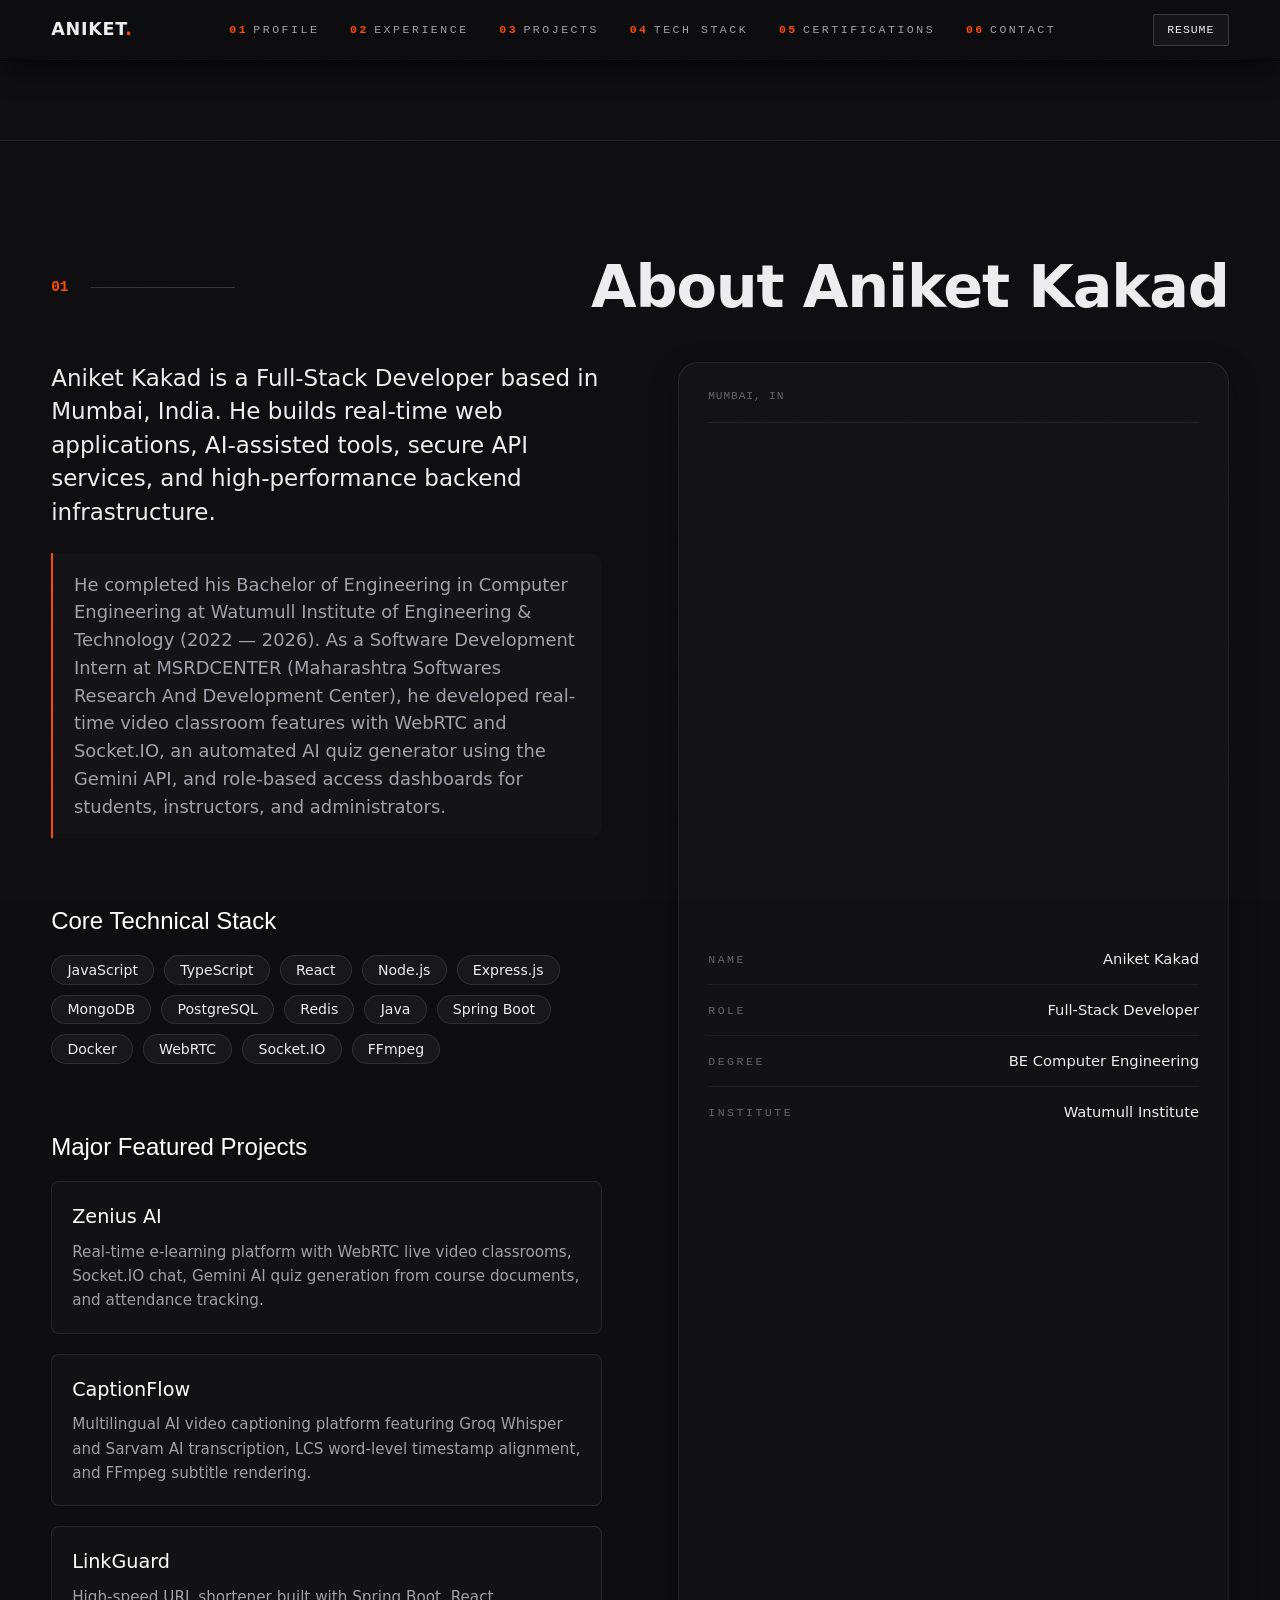
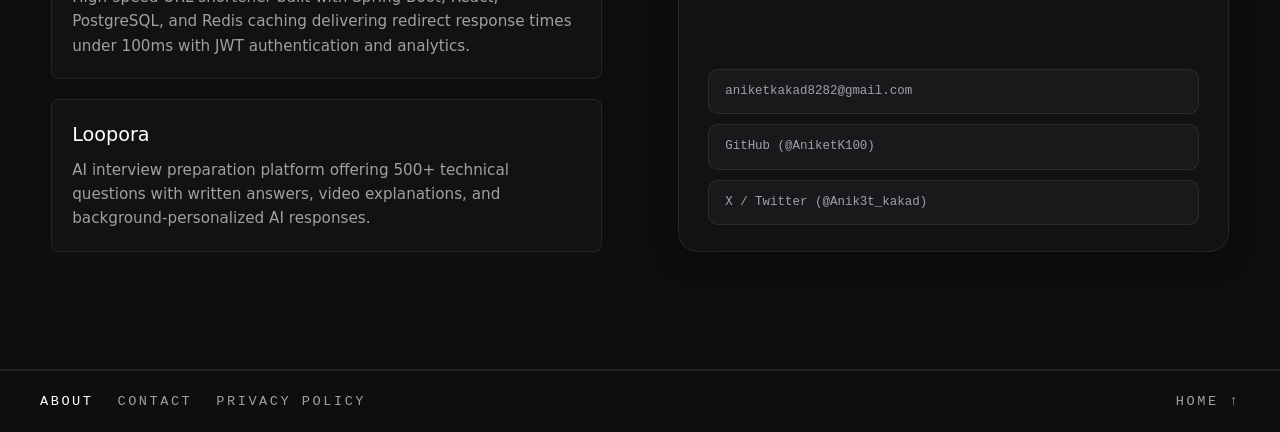
==== about/index.html @ 8b351811 "SEO: add trust anchor pages" ====
<!doctype html>
<html lang="en">
<head>
  <meta charset="utf-8">
  <meta name="viewport" content="width=device-width, initial-scale=1">
  <title>About Aniket Kakad — Full-Stack Developer</title>
  <meta name="description" content="Learn about Aniket Kakad, a full-stack developer from Mumbai building real-time web applications, AI integrations, and high-performance backend systems.">
  <meta name="keywords" content="Aniket Kakad, About Aniket Kakad, Full-Stack Developer, WebRTC, React, Node.js, Express.js, MongoDB, Spring Boot, Redis, AI Developer, Mumbai Software Engineer">
  <meta name="author" content="Aniket Kakad">
  <meta name="robots" content="index, follow">
  <meta name="theme-color" content="#0E0E10">

  <!-- Security & Privacy Meta Headers -->
  <meta http-equiv="Content-Security-Policy" content="default-src 'self'; script-src 'self' 'unsafe-inline' 'unsafe-eval' https://cdn.jsdelivr.net https://us-assets.i.posthog.com; style-src 'self' 'unsafe-inline' https://fonts.googleapis.com; font-src 'self' data: https://fonts.gstatic.com; img-src 'self' data: blob: https: https://ghchart.rshah.org; connect-src 'self' https://us.i.posthog.com https://us-assets.i.posthog.com https://ghchart.rshah.org https://cdn.jsdelivr.net; worker-src 'self' blob:; base-uri 'self'; form-action 'self';">
  <meta http-equiv="X-Content-Type-Options" content="nosniff">
  <meta http-equiv="X-XSS-Protection" content="1; mode=block">
  <meta name="referrer" content="strict-origin-when-cross-origin">
  <meta http-equiv="Permissions-Policy" content="camera=(), microphone=(), geolocation=(), payment=(), usb=()">

  <!-- SEO & Canonical Links -->
  <link rel="canonical" href="https://anik3t.vercel.app/about">
  <link rel="alternate" hreflang="en" href="https://anik3t.vercel.app/about">
  <link rel="alternate" hreflang="x-default" href="https://anik3t.vercel.app/about">
  <meta property="og:type" content="profile">
  <meta property="og:url" content="https://anik3t.vercel.app/about">
  <meta property="og:title" content="About Aniket Kakad — Full-Stack Developer">
  <meta property="og:description" content="Learn about Aniket Kakad, a full-stack developer from Mumbai building real-time web applications, AI integrations, and high-performance backend systems.">
  <meta property="og:image" content="https://anik3t.vercel.app/assets/og-image.webp">
  <meta name="twitter:card" content="summary_large_image">
  <meta name="twitter:title" content="About Aniket Kakad — Full-Stack Developer">
  <meta name="twitter:description" content="Learn about Aniket Kakad, a full-stack developer from Mumbai building real-time web applications, AI integrations, and high-performance backend systems.">
  <meta name="twitter:image" content="https://anik3t.vercel.app/assets/og-image.webp">

  <!-- Structured Data (Schema.org / AboutPage) -->
  <script type="application/ld+json">
  {
    "@context": "https://schema.org",
    "@graph": [
      {
        "@type": "AboutPage",
        "@id": "https://anik3t.vercel.app/about#webpage",
        "url": "https://anik3t.vercel.app/about",
        "name": "About Aniket Kakad — Full-Stack Developer",
        "description": "Learn about Aniket Kakad, a full-stack developer from Mumbai building real-time web applications, AI integrations, and high-performance backend systems.",
        "mainEntity": {
          "@id": "https://anik3t.vercel.app/#person"
        },
        "isPartOf": {
          "@id": "https://anik3t.vercel.app/#website"
        },
        "inLanguage": "en"
      }
    ]
  }
  </script>

  <link rel="icon" type="image/svg+xml" href="../favicon.svg">
  <link rel="preconnect" href="https://fonts.googleapis.com">
  <link rel="preconnect" href="https://fonts.gstatic.com" crossorigin>
  <link rel="preconnect" href="https://cdn.jsdelivr.net" crossorigin>
  <link rel="stylesheet" href="https://fonts.googleapis.com/css2?family=Space+Grotesk:wght@300..700&family=Space+Mono:ital,wght@0,400;0,700;1,400&display=swap" media="print" onload="this.media='all'">
  <noscript><link rel="stylesheet" href="https://fonts.googleapis.com/css2?family=Space+Grotesk:wght@300..700&family=Space+Mono:ital,wght@0,400;0,700;1,400&display=swap"></noscript>
  <link rel="stylesheet" href="../css/style.css">
  <!-- PostHog Analytics -->
  <script>
    !function(t,e){var o,n,p,r;e.__SV||(window.posthog=e,e._i=[],e.init=function(i,s,a){function g(t,e){var o=e.split(".");2==o.length&&(t=t[o[0]],e=o[1]),t[e]=function(){t.push([e].concat(Array.prototype.slice.call(arguments,0)))}}var w=e;for("undefined"!=typeof a?w=e[a]=[]:a="posthog",w.people=w.people||[],w.toString=function(t){var e="posthog";return"posthog"!==a&&(e+="."+a),t||(e+=" (stub)"),e},w.people.toString=function(){return w.toString(1)+".people (stub)"},p="capture identify alias people.set people.set_once set_config register register_once unregister opt_out_capturing has_opted_out_capturing opt_in_capturing reset isFeatureEnabled onFeatureFlags getFeatureFlag getFeatureFlagPayload reloadFeatureFlags group updateEarlyAccessFeatureEnrollment getEarlyAccessFeatures getActiveMatchingSurveys getSurveys getNextSurveyStep onSessionId setPersonPropertiesForFlags".split(" "),r=0;r<p.length;r++)g(w,p[r]);e._i.push([i,s,a])},e.__SV=1.0,
    (n=t.createElement("script")).type="text/javascript",n.crossOrigin="anonymous",n.async=!0,
    n.src=(window.location.protocol.indexOf('http')===0&&window.location.hostname.indexOf('vercel.app')!==-1)?"/ingest/static/array.js":"https://us-assets.i.posthog.com/static/array.js",
    (r=t.getElementsByTagName("script")[0]).parentNode.insertBefore(n,r))
    }(document,window.posthog||[]);

    var isVercel = window.location.protocol.indexOf('http') === 0 && window.location.hostname.indexOf('vercel.app') !== -1;
    posthog.init('phc_ng2VRfFtNoq2RLh6CNXLUxoQwF4TpySBtBnKY8xaME5F', {
      api_host: isVercel ? '/ingest' : 'https://us.i.posthog.com',
      ui_host: 'https://us.posthog.com',
      person_profiles: 'always',
      capture_pageview: true,
      capture_pageleave: true,
      disable_session_recording: false
    });
  </script>
</head>
<body>

  <a class="skip" href="#mainContent">Skip to content</a>
  <div class="grain" aria-hidden="true"></div>

  <!-- ============ HEADER ============ -->
  <header class="site-head" id="siteHead">
    <a class="head__logo" href="../">ANIKET<em>.</em></a>
    <nav class="head__nav" aria-label="Primary">
      <a href="../#profile"><span class="n">01</span>PROFILE</a>
      <a href="../#experience"><span class="n">02</span>EXPERIENCE</a>
      <a href="../#work"><span class="n">03</span>PROJECTS</a>
      <a href="../#stack"><span class="n">04</span>TECH STACK</a>
      <a href="../#certifications"><span class="n">05</span>CERTIFICATIONS</a>
      <a href="/contact"><span class="n">06</span>CONTACT</a>
    </nav>
    <div class="head__right">
      <a href="../Aniket_Kakad_Resume_.pdf" target="_blank" rel="noopener" class="btn btn--head-resume">RESUME</a>
    </div>
  </header>

  <main id="mainContent" style="padding-top: 140px;">
    <!-- ============ ABOUT SECTION ============ -->
    <section class="sec">
      <header class="sec__head">
        <span class="sec__idx">01</span>
        <span class="sec__rule" aria-hidden="true"></span>
        <h1 class="sec__title">About Aniket Kakad</h1>
      </header>

      <div class="profile">
        <div class="profile__main">
          <p class="stmt">
            Aniket Kakad is a Full-Stack Developer based in Mumbai, India. He builds real-time web applications, AI-assisted tools, secure API services, and high-performance backend infrastructure.
          </p>
          <div class="profile__highlight">
            <p class="stmt stmt--2">
              He completed his Bachelor of Engineering in Computer Engineering at Watumull Institute of Engineering &amp; Technology (2022 — 2026). As a Software Development Intern at MSRDCENTER (Maharashtra Softwares Research And Development Center), he developed real-time video classroom features with WebRTC and Socket.IO, an automated AI quiz generator using the Gemini API, and role-based access dashboards for students, instructors, and administrators.
            </p>
          </div>

          <div style="margin-top: 40px;">
            <h2 style="font-family: 'Space Grotesk', sans-serif; font-size: 1.5rem; color: #fff; margin-bottom: 16px;">Core Technical Stack</h2>
            <div class="stack-box__pills" style="gap: 10px;">
              <span class="tech-pill">JavaScript</span>
              <span class="tech-pill">TypeScript</span>
              <span class="tech-pill">React</span>
              <span class="tech-pill">Node.js</span>
              <span class="tech-pill">Express.js</span>
              <span class="tech-pill">MongoDB</span>
              <span class="tech-pill">PostgreSQL</span>
              <span class="tech-pill">Redis</span>
              <span class="tech-pill">Java</span>
              <span class="tech-pill">Spring Boot</span>
              <span class="tech-pill">Docker</span>
              <span class="tech-pill">WebRTC</span>
              <span class="tech-pill">Socket.IO</span>
              <span class="tech-pill">FFmpeg</span>
            </div>
          </div>

          <div style="margin-top: 40px;">
            <h2 style="font-family: 'Space Grotesk', sans-serif; font-size: 1.5rem; color: #fff; margin-bottom: 16px;">Major Featured Projects</h2>
            <ul style="list-style: none; padding: 0; display: flex; flex-direction: column; gap: 20px;">
              <li style="border: 1px solid rgba(255,255,255,0.08); padding: 20px; border-radius: 8px; background: rgba(255,255,255,0.02);">
                <h3 style="font-size: 1.2rem; color: #fff; margin-bottom: 8px;">Zenius AI</h3>
                <p style="color: #a0a0a0; font-size: 0.95rem; line-height: 1.6;">Real-time e-learning platform with WebRTC live video classrooms, Socket.IO chat, Gemini AI quiz generation from course documents, and attendance tracking.</p>
              </li>
              <li style="border: 1px solid rgba(255,255,255,0.08); padding: 20px; border-radius: 8px; background: rgba(255,255,255,0.02);">
                <h3 style="font-size: 1.2rem; color: #fff; margin-bottom: 8px;">CaptionFlow</h3>
                <p style="color: #a0a0a0; font-size: 0.95rem; line-height: 1.6;">Multilingual AI video captioning platform featuring Groq Whisper and Sarvam AI transcription, LCS word-level timestamp alignment, and FFmpeg subtitle rendering.</p>
              </li>
              <li style="border: 1px solid rgba(255,255,255,0.08); padding: 20px; border-radius: 8px; background: rgba(255,255,255,0.02);">
                <h3 style="font-size: 1.2rem; color: #fff; margin-bottom: 8px;">LinkGuard</h3>
                <p style="color: #a0a0a0; font-size: 0.95rem; line-height: 1.6;">High-speed URL shortener built with Spring Boot, React, PostgreSQL, and Redis caching delivering redirect response times under 100ms with JWT authentication and analytics.</p>
              </li>
              <li style="border: 1px solid rgba(255,255,255,0.08); padding: 20px; border-radius: 8px; background: rgba(255,255,255,0.02);">
                <h3 style="font-size: 1.2rem; color: #fff; margin-bottom: 8px;">Loopora</h3>
                <p style="color: #a0a0a0; font-size: 0.95rem; line-height: 1.6;">AI interview preparation platform offering 500+ technical questions with written answers, video explanations, and background-personalized AI responses.</p>
              </li>
            </ul>
          </div>
        </div>

        <aside class="profile__aside">
          <div class="profile-card">
            <div class="profile-card__head">
              <span class="profile-card__loc">MUMBAI, IN</span>
            </div>
            <dl class="facts">
              <div class="facts__row"><dt>Name</dt><dd>Aniket Kakad</dd></div>
              <div class="facts__row"><dt>Role</dt><dd>Full-Stack Developer</dd></div>
              <div class="facts__row"><dt>Degree</dt><dd>BE Computer Engineering</dd></div>
              <div class="facts__row"><dt>Institute</dt><dd>Watumull Institute</dd></div>
            </dl>
            <div style="display: flex; flex-direction: column; gap: 10px; margin-top: 20px;">
              <a class="profile-card__email" href="mailto:aniketkakad8282@gmail.com">
                <span>aniketkakad8282@gmail.com</span>
              </a>
              <a class="profile-card__email" href="https://github.com/AniketK100" target="_blank" rel="noopener">
                <span>GitHub (@AniketK100)</span>
              </a>
              <a class="profile-card__email" href="https://x.com/Anik3t_kakad" target="_blank" rel="noopener">
                <span>X / Twitter (@Anik3t_kakad)</span>
              </a>
            </div>
          </div>
        </aside>
      </div>
    </section>
  </main>

  <!-- ============ FOOTER ============ -->
  <footer class="footer">
    <div class="footer__bar" style="display: flex; justify-content: space-between; align-items: center; padding: 20px 40px; border-top: 1px solid rgba(255,255,255,0.08);">
      <div class="footer__links" style="display: flex; gap: 24px; font-family: 'Space Mono', monospace; font-size: 0.85rem;">
        <a href="/about" style="color: #fff; text-decoration: none;">ABOUT</a>
        <a href="/contact" style="color: #a0a0a0; text-decoration: none;">CONTACT</a>
        <a href="/privacy" style="color: #a0a0a0; text-decoration: none;">PRIVACY POLICY</a>
      </div>
      <a class="footer__top" href="../" style="font-family: 'Space Mono', monospace; font-size: 0.85rem; color: #a0a0a0; text-decoration: none;">HOME &uarr;</a>
    </div>
  </footer>

</body>
</html>
---- css/style.css ----
/* ============================================================
   ANIKET KAKAD — PORTFOLIO 2026
   Dark editorial system · Space Grotesk + Space Mono
   ============================================================ */

/* ---------- TOKENS ---------- */
:root {
  --bg: #0E0E10;
  --bg-2: #121215;
  --panel: #1B1B1F;
  --panel-2: #101013;
  --line: rgba(237, 237, 240, .09);
  --line-2: rgba(237, 237, 240, .18);
  --text: #EDEDF0;
  --text-2: #A0A0AA;
  --text-3: #63636C;
  --accent: #FF4D00;
  --accent-soft: rgba(255, 77, 0, .1);
  --accent-line: rgba(255, 77, 0, .35);

  --font-disp: 'Space Grotesk', 'Space Mono', system-ui, sans-serif;
  --font-mono: 'Space Mono', 'Space Grotesk', monospace;

  --fs-hero: clamp(3.4rem, 13vw, 12rem);
  --fs-huge: clamp(2.4rem, 9vw, 8.5rem);
  --fs-title: clamp(1.9rem, 4.6vw, 4rem);
  --fs-stmt: clamp(1.15rem, 1.9vw, 1.6rem);
  --fs-body: 1rem;
  --fs-label: .72rem;
  --ls-label: .22em;

  --pad-inline: clamp(1.25rem, 4vw, 4.5rem);
  --ease: cubic-bezier(.76, 0, .24, 1);
  --ease-soft: cubic-bezier(.22, 1, .36, 1);
}

/* ---------- BASE ---------- */
*, *::before, *::after { box-sizing: border-box; }

html.lenis, html.lenis body { height: auto; }
.lenis.lenis-smooth { scroll-behavior: auto !important; }
.lenis.lenis-stopped { overflow: hidden; }

/* ---------- CUSTOM SCROLLBAR ---------- */
::-webkit-scrollbar {
  width: 5px;
  height: 5px;
}
::-webkit-scrollbar-track {
  background: #0E0E10;
}
::-webkit-scrollbar-thumb {
  background: #000000;
  border-radius: 3px;
}
::-webkit-scrollbar-thumb:hover {
  background: #FF4D00;
}

/* Firefox scrollbar */
* {
  scrollbar-width: thin;
  scrollbar-color: #000000 #0E0E10;
}

body {
  margin: 0;
  background: var(--bg);
  color: var(--text);
  font-family: var(--font-disp);
  font-weight: 400;
  font-size: var(--fs-body);
  line-height: 1.55;
  -webkit-font-smoothing: antialiased;
  overflow-x: clip;
}

::selection { background: var(--accent); color: #0E0E10; }

a { color: inherit; text-decoration: none; }
ul, ol { margin: 0; padding: 0; list-style: none; }
p { margin: 0; }
h1, h2, h3 { margin: 0; font-weight: inherit; }
svg { display: block; }

:focus-visible {
  outline: 2px solid var(--accent);
  outline-offset: 3px;
}

.skip {
  position: absolute;
  left: 1rem;
  top: -4rem;
  z-index: 500;
  background: var(--text);
  color: var(--bg);
  padding: .6rem 1rem;
  font-family: var(--font-mono);
  font-size: var(--fs-label);
  letter-spacing: var(--ls-label);
  transition: top .3s var(--ease);
}
.skip:focus { top: 1rem; }

/* ---------- SURFACES ---------- */
.grain {
  position: fixed;
  inset: 0;
  z-index: 90;
  pointer-events: none;
  opacity: .05;
  mix-blend-mode: overlay;
  background-image: url("data:image/svg+xml,%3Csvg xmlns='http://www.w3.org/2000/svg' width='140' height='140'%3E%3Cfilter id='n'%3E%3CfeTurbulence type='fractalNoise' baseFrequency='.9' numOctaves='2' stitchTiles='stitch'/%3E%3C/filter%3E%3Crect width='100%25' height='100%25' filter='url(%23n)'/%3E%3C/svg%3E");
}

.progress {
  position: fixed;
  top: 0; left: 0; right: 0;
  height: 2px;
  z-index: 60;
  pointer-events: none;
}
.progress span {
  display: block;
  height: 100%;
  background: var(--accent);
  transform: scaleX(0);
  transform-origin: 0 50%;
}

/* ---------- PRELOADER ---------- */
.preloader {
  position: fixed;
  inset: 0;
  z-index: 400;
  background: var(--bg);
  color: var(--text);
  display: grid;
  place-items: center;
  transition: transform .85s var(--ease);
}
.preloader.is-done { transform: translateY(-101%); }
.pre__inner {
  display: flex;
  flex-direction: column;
  align-items: center;
  gap: 1.5rem;
  padding: 0 var(--pad-inline);
}
.pre__kick {
  font-family: var(--font-mono);
  font-size: .6rem;
  letter-spacing: var(--ls-label);
  text-transform: uppercase;
  color: var(--text-3);
  border: 1px solid var(--line);
  padding: .4rem .9rem;
  border-radius: 999px;
}
.pre__name {
  font-family: var(--font-disp);
  font-weight: 500;
  font-size: clamp(1.5rem, 4.6vw, 2.6rem);
  letter-spacing: .22em;
  text-indent: .22em;
  white-space: nowrap;
  line-height: 1;
}
.pre__name em {
  font-style: normal;
  color: var(--accent);
}
.pre__line {
  width: min(320px, 64vw);
  height: 1px;
  background: rgba(237, 237, 240, .15);
  position: relative;
  overflow: hidden;
}
.pre__line i {
  position: absolute;
  inset: 0;
  background: var(--accent);
  transform: scaleX(0);
  transform-origin: 0 50%;
}
.pre__status {
  display: flex;
  justify-content: space-between;
  gap: 1.5rem;
  width: min(360px, 70vw);
  font-family: var(--font-mono);
  font-size: var(--fs-label);
  letter-spacing: var(--ls-label);
  text-transform: uppercase;
}
.pre__skill { color: var(--text-3); white-space: nowrap; }
.pre__count { color: var(--text); font-variant-numeric: tabular-nums; }

/* ---------- HEADER ---------- */
.site-head {
  position: fixed;
  top: 0; left: 0; right: 0;
  z-index: 100;
  display: flex;
  align-items: center;
  justify-content: space-between;
  gap: 1.5rem;
  padding: .85rem var(--pad-inline);
  background: rgba(14, 14, 16, .85);
  -webkit-backdrop-filter: blur(14px);
  backdrop-filter: blur(14px);
  border-bottom: 1px solid #000000;
  box-shadow: 0 10px 30px -5px rgba(0, 0, 0, 0.7), 0 0 15px rgba(255, 77, 0, 0.05);
}

.head__logo {
  font-family: var(--font-disp);
  font-weight: 700;
  font-size: 1.1rem;
  letter-spacing: .04em;
  line-height: 1;
}
.head__logo em {
  font-style: normal;
  color: var(--accent);
}
.head__logo-yr {
  font-family: var(--font-mono);
  font-weight: 400;
  font-size: .78rem;
  color: var(--text-3);
  margin-left: .2rem;
}

.head__nav { display: flex; gap: clamp(1rem, 2.4vw, 2.6rem); }
.head__nav a {
  position: relative;
  font-family: var(--font-mono);
  font-size: var(--fs-label);
  letter-spacing: var(--ls-label);
  text-transform: uppercase;
  color: var(--text-2);
  padding: .35rem 0;
  transition: color .3s;
}
.head__nav a .n { color: var(--accent); font-weight: 700; margin-right: .45em; }
.head__nav a:hover { color: var(--text); }
.head__nav a::after {
  content: '';
  position: absolute;
  left: 0; right: 0; bottom: 0;
  height: 1px;
  background: var(--accent);
  transform: scaleX(0);
  transform-origin: 0 50%;
  transition: transform .4s var(--ease);
}
.head__nav a:hover::after { transform: scaleX(1); }

.head__right { display: flex; align-items: center; gap: 1rem; }
.btn--head-resume {
  font-family: var(--font-mono);
  font-size: 0.72rem;
  letter-spacing: 0.08em;
  text-transform: uppercase;
  color: var(--text);
  border: 1px solid var(--line-2);
  padding: 0.4rem 0.85rem;
  border-radius: 2px;
  background: rgba(255, 255, 255, 0.04);
  transition: all 0.25s ease;
}
.btn--head-resume:hover {
  border-color: var(--accent);
  color: var(--accent);
  background: rgba(255, 77, 0, 0.08);
}
.head__resume {
  display: inline-flex;
  align-items: center;
  gap: .45em;
  font-family: var(--font-mono);
  font-size: var(--fs-label);
  letter-spacing: var(--ls-label);
  text-transform: uppercase;
  font-weight: 700;
  color: var(--text-2);
  white-space: nowrap;
  padding: .35rem .75rem;
  border: 1px solid var(--line-2);
  border-radius: 4px;
  transition: color .3s var(--ease), border-color .3s var(--ease), background .3s var(--ease);
}
.head__resume:hover {
  color: var(--accent);
  border-color: var(--accent-line);
  background: var(--accent-soft);
}
.head__resume svg {
  width: 12px;
  height: 12px;
}
.head__open {
  display: inline-flex;
  align-items: center;
  gap: .5em;
  font-family: var(--font-mono);
  font-size: var(--fs-label);
  letter-spacing: var(--ls-label);
  font-weight: 700;
  color: var(--text-2);
}
.head__open i {
  width: 6px; height: 6px;
  background: var(--accent);
  animation: pulse 1.8s infinite;
}
@keyframes pulse {
  0%, 100% { opacity: 1; transform: scale(1); }
  50% { opacity: .25; transform: scale(.7); }
}

.burger {
  display: none;
  position: relative;
  width: 42px; height: 42px;
  padding: 0;
  background: transparent;
  border: 1px solid var(--line-2);
  cursor: pointer;
}
.burger span {
  position: absolute;
  left: 11px; right: 11px;
  height: 2px;
  background: var(--text);
  transition: transform .35s var(--ease), top .35s var(--ease);
}
.burger span:nth-child(1) { top: 17px; }
.burger span:nth-child(2) { top: 24px; }
.burger[aria-expanded="true"] span:nth-child(1) { top: 20px; transform: rotate(45deg); }
.burger[aria-expanded="true"] span:nth-child(2) { top: 20px; transform: rotate(-45deg); }

/* ---------- MOBILE MENU ---------- */
.menu {
  position: fixed;
  inset: 0;
  z-index: 95;
  background: var(--bg);
  display: flex;
  flex-direction: column;
  justify-content: space-between;
  padding: 7rem var(--pad-inline) 2rem;
  overflow-y: auto;
  visibility: hidden;
  opacity: 0;
  transition: opacity .4s var(--ease), visibility .4s;
}
body.menu-open .menu { visibility: visible; opacity: 1; }
body.menu-open { overflow: hidden; }

.menu__nav { display: flex; flex-direction: column; gap: .4rem; }
.menu__link {
  display: flex;
  align-items: baseline;
  gap: 1rem;
  font-family: var(--font-disp);
  font-weight: 500;
  font-size: clamp(1.25rem, 7.6vw, 4rem);
  text-transform: uppercase;
  line-height: 1.1;
  padding: .35rem 0;
  transform: translateY(24px);
  opacity: 0;
  transition: color .3s, transform .5s var(--ease), opacity .5s var(--ease);
}
.menu__link span { font-family: var(--font-mono); font-size: .9rem; font-weight: 700; color: var(--accent); }
.menu__link:hover { color: var(--accent); }
body.menu-open .menu__link { transform: translateY(0); opacity: 1; }
body.menu-open .menu__link:nth-child(1) { transition-delay: .08s; }
body.menu-open .menu__link:nth-child(2) { transition-delay: .14s; }
body.menu-open .menu__link:nth-child(3) { transition-delay: .2s; }
body.menu-open .menu__link:nth-child(4) { transition-delay: .26s; }
body.menu-open .menu__link:nth-child(5) { transition-delay: .32s; }

.menu__foot {
  display: flex;
  justify-content: space-between;
  gap: 1rem;
  padding-top: 1.5rem;
  border-top: 1px solid var(--line);
  font-family: var(--font-mono);
  font-size: var(--fs-label);
  letter-spacing: var(--ls-label);
  text-transform: uppercase;
  color: var(--text-3);
}

/* ---------- MAIN / SECTIONS ---------- */
main { display: block; }

.sec {
  padding: clamp(5.5rem, 13vh, 11rem) var(--pad-inline);
  border-top: 1px solid var(--line);
}

.sec__head {
  display: flex;
  align-items: center;
  gap: 1.4rem;
  margin-bottom: clamp(2.4rem, 5vh, 4rem);
}
.sec__idx {
  font-family: var(--font-mono);
  font-size: .9rem;
  font-weight: 700;
  color: var(--accent);
  line-height: 1;
}
.sec__rule {
  flex: 1;
  height: 1px;
  background: var(--line-2);
  max-width: 9rem;
}
.sec__title {
  font-size: var(--fs-title);
  font-weight: 600;
  letter-spacing: -.02em;
  line-height: 1;
  margin-left: auto;
  padding-left: .4em;
}
.sec__sub {
  font-family: var(--font-mono);
  font-size: clamp(.85rem, 1.4vw, 1rem);
  color: var(--text-3);
  margin: -1rem 0 clamp(2.6rem, 6vh, 4.5rem);
  max-width: 52ch;
}

/* ---------- MARQUEE ---------- */
.marquee {
  overflow: hidden;
  border-top: 1px solid var(--line);
  border-bottom: 1px solid var(--line);
  -webkit-mask-image: linear-gradient(90deg, transparent, #000 4%, #000 96%, transparent);
  mask-image: linear-gradient(90deg, transparent, #000 4%, #000 96%, transparent);
}
.marquee__track {
  display: flex;
  white-space: nowrap;
  width: max-content;
  animation: mq 32s linear infinite;
}
.marquee__track span {
  font-family: var(--font-mono);
  font-size: clamp(.76rem, 1.4vw, 1rem);
  letter-spacing: .2em;
  text-transform: uppercase;
  color: var(--text-2);
  padding: .75rem 0;
}
.marquee__track i {
  font-style: normal;
  font-weight: 700;
  color: var(--accent);
  padding: 0 1.1em;
}
@keyframes mq {
  to { transform: translateX(-50%); }
}

/* ---------- HERO ---------- */
.hero {
  min-height: 100svh;
  display: flex;
  flex-direction: column;
  justify-content: space-between;
  padding-top: clamp(3rem, 5.5vh, 4rem);
  position: relative;
  overflow: hidden;
}
.hero__bg-canvas {
  position: absolute;
  inset: 0;
  width: 100%;
  height: 100%;
  z-index: 0;
  pointer-events: none;
  opacity: 0.35;
}

.hero__portrait-wrap {
  flex: none;
  position: absolute;
  top: 52px;
  bottom: 40px;
  right: 0;
  height: calc(100vh - 92px);
  width: calc((100vh - 92px) * 0.98);
  max-width: 58vw;
  z-index: 1;
  pointer-events: none;
  border: none;
  background: transparent;
  box-shadow: none;
}
.hero__portrait-wrap canvas {
  display: block;
  width: 100%;
  height: 100%;
}
.hero__meta {
  display: flex;
  justify-content: space-between;
  gap: 1rem;
  padding: .9rem var(--pad-inline);
  border-bottom: 1px solid var(--line);
  font-family: var(--font-mono);
  font-size: var(--fs-label);
  letter-spacing: var(--ls-label);
  text-transform: uppercase;
  color: var(--text-3);
  position: relative;
  z-index: 1;
}
.hero__meta-item { white-space: nowrap; position: relative; }

.hero__title-wrap {
  display: flex;
  align-items: center;
  justify-content: space-between;
  gap: clamp(1.5rem, 4vw, 4rem);
  flex: 1;
  padding: clamp(0.2rem, 1vh, 0.8rem) var(--pad-inline) 0;
  position: relative;
  z-index: 1;
}
.hero__title {
  position: relative;
  display: flex;
  flex-direction: column;
  justify-content: center;
  font-size: var(--fs-hero);
  font-weight: 600;
  line-height: .88;
  letter-spacing: -.035em;
  text-transform: uppercase;
  flex: none;
}
.hero__line { overflow: clip; display: block; }
.hero__dot { color: var(--accent); }

html, body {
  cursor: default !important;
}
a, button, input, textarea, select, [role="button"] {
  cursor: pointer !important;
}

/* char mask — initial hidden state set by GSAP fromTo (no CSS transform, to avoid re-apply conflicts) */
.ch { display: inline-block; overflow: clip; vertical-align: top; }
.ch i { display: inline-block; font-style: normal; }

.hero__bottom {
  display: grid;
  grid-template-columns: 1fr auto;
  gap: clamp(0.8rem, 2vw, 2rem);
  align-items: end;
  padding: clamp(0.8rem, 2vh, 1.5rem) var(--pad-inline);
  position: relative;
  z-index: 1;
}
.hero__lead {
  font-size: var(--fs-stmt);
  font-weight: 300;
  line-height: 1.35;
  max-width: 46ch;
  color: var(--text-2);
}
.hero__scroll {
  display: flex;
  align-items: center;
  gap: .9em;
  font-family: var(--font-mono);
  font-size: var(--fs-label);
  letter-spacing: var(--ls-label);
  color: var(--text-3);
  padding-bottom: .4rem;
  transition: color .3s;
}
.hero__scroll:hover { color: var(--text); }
.hero__scroll i {
  width: 1px;
  height: 44px;
  background: var(--line-2);
  position: relative;
  overflow: hidden;
  display: block;
}
.hero__scroll i::after {
  content: '';
  position: absolute;
  left: 0; top: -50%;
  width: 100%; height: 50%;
  background: var(--accent);
  animation: drop 1.8s var(--ease-soft) infinite;
}
@keyframes drop {
  0% { top: -50%; }
  60%, 100% { top: 110%; }
}

.hero__marquee {
  border-top: 1px solid var(--line);
  border-bottom: 1px solid var(--line);
  margin: 0;
  position: relative;
  z-index: 10;
  background: var(--bg, #0E0E10);
}

/* ---------- WORDS (statement reveal) ---------- */
.w { display: inline-block; overflow: clip; vertical-align: top; }
.w i {
  display: inline-block;
  font-style: normal;
  will-change: transform;
}

/* ---------- PROFILE ---------- */
/* ---------- PROFILE REDESIGN ---------- */
.profile {
  display: grid;
  grid-template-columns: 1fr 1fr;
  gap: clamp(2.5rem, 6vw, 6rem);
  align-items: stretch;
  width: 100%;
  max-width: 100%;
}
.profile__main {
  grid-column: 1;
  display: flex;
  flex-direction: column;
  gap: 1.5rem;
}
.stmt {
  font-size: clamp(1.15rem, 1.8vw, 1.45rem);
  font-weight: 300;
  line-height: 1.45;
  color: var(--text);
  margin: 0;
}
.stmt--2 {
  color: var(--text-2);
  font-size: clamp(0.98rem, 1.4vw, 1.12rem);
  line-height: 1.55;
  margin: 0;
}
.profile__highlight {
  background: rgba(255, 255, 255, 0.02);
  border-left: 2px solid var(--accent);
  padding: 1.1rem 1.3rem;
  border-radius: 0 12px 12px 0;
}
.profile__tags {
  display: flex;
  flex-wrap: wrap;
  gap: 0.55rem;
  margin-top: 0.5rem;
}
.profile__tag-pill {
  font-family: var(--font-mono);
  font-size: 0.7rem;
  letter-spacing: 0.08em;
  color: var(--text-2);
  background: rgba(255, 255, 255, 0.04);
  border: 1px solid rgba(255, 255, 255, 0.08);
  padding: 0.35rem 0.75rem;
  border-radius: 999px;
  transition: all 0.25s ease;
}
.profile__tag-pill:hover {
  color: var(--accent);
  border-color: var(--accent-line);
  background: var(--accent-soft);
}

.profile__aside {
  grid-column: 2;
  display: flex;
  flex-direction: column;
}

/* Glassmorphism Profile Info Card */
.profile-card {
  background: #121215;
  border: 1px solid rgba(255, 255, 255, 0.08);
  border-radius: 20px;
  padding: 1.6rem 1.8rem;
  display: flex;
  flex-direction: column;
  justify-content: space-between;
  gap: 1.5rem;
  height: 100%;
  box-shadow: 0 10px 30px rgba(0, 0, 0, 0.3);
  transition: border-color 0.3s var(--ease-soft);
}
.profile-card:hover {
  border-color: rgba(255, 255, 255, 0.16);
}

.profile-card__head {
  display: flex;
  align-items: center;
  justify-content: space-between;
  padding-bottom: 1rem;
  border-bottom: 1px solid rgba(255, 255, 255, 0.06);
  font-family: var(--font-mono);
  font-size: 0.7rem;
  letter-spacing: 0.08em;
}
.profile-card__status {
  color: var(--accent);
  font-weight: 700;
  display: inline-flex;
  align-items: center;
  gap: 0.5em;
}
.profile-card__pulse {
  width: 7px;
  height: 7px;
  border-radius: 50%;
  background: var(--accent);
  display: inline-block;
  box-shadow: 0 0 10px var(--accent);
  animation: pulse 1.8s infinite;
}
.profile-card__loc {
  color: var(--text-3);
}

.facts {
  display: flex;
  flex-direction: column;
  margin: 0;
}
.facts__row {
  display: flex;
  justify-content: space-between;
  align-items: center;
  gap: 1.2rem;
  padding: 0.85rem 0;
  border-bottom: 1px solid rgba(255, 255, 255, 0.05);
}
.facts__row:last-child {
  border-bottom: none;
}
.facts__row dt {
  font-family: var(--font-mono);
  font-size: var(--fs-label);
  letter-spacing: var(--ls-label);
  text-transform: uppercase;
  color: var(--text-3);
  flex: none;
  margin: 0;
}
.facts__row dd {
  font-size: 0.92rem;
  font-weight: 500;
  text-align: right;
  color: var(--text);
  margin: 0;
}

.profile-card__email {
  display: flex;
  align-items: center;
  justify-content: space-between;
  flex-wrap: wrap;
  background: rgba(255, 255, 255, 0.03);
  border: 1px solid rgba(255, 255, 255, 0.08);
  border-radius: 10px;
  padding: 0.75rem 1rem;
  font-family: var(--font-mono);
  font-size: 0.78rem;
  color: var(--text-2);
  transition: all 0.25s ease;
}
.profile-card__email span {
  min-width: 0;
  overflow-wrap: anywhere;
}
.profile-card__email:hover {
  color: var(--accent);
  border-color: var(--accent-line);
  background: var(--accent-soft);
}
.profile-card__email svg {
  transition: transform 0.3s ease;
}
.profile-card__email:hover svg {
  transform: translate(3px, -3px);
}

/* ---------- EXPERIENCE ---------- */
.exp__head {
  display: flex;
  justify-content: space-between;
  align-items: flex-start;
  gap: 2rem;
  margin-bottom: clamp(1.6rem, 3.5vh, 2.6rem);
}
.exp__titles h3 {
  font-size: clamp(1.7rem, 4vw, 3.4rem);
  font-weight: 600;
  letter-spacing: -.02em;
  line-height: 1.05;
}
.exp__org {
  margin-top: .7rem;
  font-weight: 300;
  font-size: var(--fs-body);
  color: var(--text-2);
}
.exp__org a {
  border-bottom: 1px solid var(--line-2);
  transition: color .3s, border-color .3s;
}
.exp__org a:hover { color: var(--accent); border-color: var(--accent); }
.exp__sep { margin: 0 .6em; color: var(--accent); }
.exp__dates {
  display: flex;
  flex-direction: column;
  align-items: flex-end;
  gap: .15rem;
  flex: none;
}
.exp__dates span:first-child {
  font-family: var(--font-mono);
  font-size: var(--fs-label);
  letter-spacing: var(--ls-label);
  color: var(--text-3);
}
.exp__dates span:last-child {
  font-family: var(--font-disp);
  font-size: clamp(1.6rem, 3vw, 2.6rem);
  font-weight: 700;
  color: var(--accent);
  line-height: 1;
}

.exp__proj {
  display: flex;
  justify-content: space-between;
  align-items: center;
  gap: 1rem;
  background: var(--panel-2);
  border: 1px solid var(--line);
  padding: .9rem 1.2rem;
  margin-bottom: clamp(2rem, 5vh, 3.2rem);
}
.exp__proj-name {
  font-size: clamp(1.05rem, 2.2vw, 1.6rem);
  font-weight: 600;
  letter-spacing: .02em;
}
.exp__proj-stack {
  font-family: var(--font-mono);
  font-size: var(--fs-label);
  letter-spacing: var(--ls-label);
  color: var(--text-3);
  text-align: right;
}

.exp__log { display: flex; flex-direction: column; }
.exp__item {
  display: grid;
  grid-template-columns: 3.4rem 1fr;
  gap: 1.2rem;
  padding: 1.1rem 0;
  border-top: 1px solid var(--line);
}
.exp__item:last-child { border-bottom: 1px solid var(--line); }
.exp__item-idx {
  font-family: var(--font-mono);
  font-size: var(--fs-label);
  letter-spacing: var(--ls-label);
  color: var(--accent);
  font-weight: 700;
  padding-top: .4rem;
}
.exp__item p {
  font-weight: 300;
  font-size: clamp(1rem, 1.5vw, 1.2rem);
  line-height: 1.5;
  max-width: 64ch;
  color: var(--text-2);
}

.exp__links {
  display: flex;
  gap: 2.5rem;
  padding-top: clamp(1.6rem, 4vh, 2.6rem);
  flex-wrap: wrap;
}

/* link with arrow */
.link-arr {
  display: inline-flex;
  align-items: center;
  gap: .7em;
  font-family: var(--font-mono);
  font-size: var(--fs-label);
  letter-spacing: var(--ls-label);
  text-transform: uppercase;
  font-weight: 700;
  color: var(--text-2);
  padding-bottom: .3rem;
  position: relative;
}
.link-arr::after {
  content: '';
  position: absolute;
  left: 0; right: 0; bottom: 0;
  height: 1px;
  background: currentColor;
  transform-origin: 0 50%;
  transition: transform .45s var(--ease);
}
.link-arr:hover { color: var(--accent); }
.link-arr:hover::after { transform: scaleX(.4); }
.link-arr svg { width: 12px; height: 12px; transition: transform .45s var(--ease); }
.link-arr:hover svg { transform: translate(3px, -3px); }

/* ---------- TECH PILL SYSTEM ---------- */
.tech-pill {
  display: inline-flex;
  align-items: center;
  gap: 0.5rem;
  background: #18181C;
  border: 1px solid rgba(255, 255, 255, 0.1);
  border-radius: 9999px;
  padding: 0.42rem 0.95rem;
  font-family: var(--font-disp);
  font-size: 0.88rem;
  font-weight: 500;
  color: #EDEDF0;
  line-height: 1;
  white-space: nowrap;
  transition: all 0.25s var(--ease-soft);
}
.tech-pill:hover {
  background: #222228;
  border-color: rgba(255, 77, 0, 0.4);
  transform: translateY(-2px);
  box-shadow: 0 4px 12px rgba(0, 0, 0, 0.4);
}
.tech-icon {
  width: 17px;
  height: 17px;
  flex-shrink: 0;
  display: inline-block;
  vertical-align: middle;
}

/* ---------- PROJECTS GRID SECTION (4 Columns in 1 Line) ---------- */
.work-rows {
  display: grid;
  grid-template-columns: repeat(4, 1fr);
  gap: 1.1rem;
  margin-top: 2rem;
}
@media (max-width: 1100px) {
  .work-rows {
    grid-template-columns: repeat(2, 1fr);
  }
}
@media (max-width: 640px) {
  .work-rows {
    grid-template-columns: 1fr;
  }
}

.proj-row {
  background: #121215;
  border: 1px solid rgba(255, 255, 255, 0.08);
  border-radius: 18px;
  padding: 1.1rem;
  display: flex;
  flex-direction: column;
  justify-content: space-between;
  transition: border-color 0.3s var(--ease-soft), transform 0.3s var(--ease-soft);
  height: 100%;
}
.proj-row:hover {
  border-color: rgba(255, 255, 255, 0.2);
  transform: translateY(-4px);
}

.proj-row__prev {
  position: relative;
  width: 100%;
  border-radius: 10px;
  overflow: hidden;
  background: #121215;
  aspect-ratio: 16 / 8.2;
  border: 1px solid rgba(255, 255, 255, 0.05);
  margin-bottom: 0.9rem;
}
.proj-row__prev img {
  width: 100%;
  height: 100%;
  object-fit: cover;
  object-position: top center;
  display: block;
  image-rendering: -webkit-optimize-contrast;
  image-rendering: high-quality;
  transform: translateZ(0);
  backface-visibility: hidden;
  -webkit-user-drag: none;
  user-select: none;
  -webkit-user-select: none;
}

.proj-row__badge {
  position: absolute;
  top: 0.6rem;
  left: 0.6rem;
  z-index: 2;
  background: #000000;
  color: #FFFFFF;
  font-family: var(--font-disp);
  font-weight: 700;
  font-size: 0.62rem;
  letter-spacing: 0.05em;
  padding: 0.25rem 0.55rem;
  border-radius: 5px;
  text-transform: uppercase;
  box-shadow: 0 4px 10px rgba(0, 0, 0, 0.7);
}

.proj-row__body {
  display: flex;
  flex-direction: column;
  flex-grow: 1;
  justify-content: space-between;
}

.proj-row__head {
  display: flex;
  align-items: flex-start;
  justify-content: space-between;
  gap: 0.5rem;
  margin-bottom: 0.5rem;
}
.proj-row__title {
  font-family: var(--font-disp);
  font-size: 1.05rem;
  font-weight: 700;
  line-height: 1.25;
  color: #FFFFFF;
  letter-spacing: -0.01em;
}

.proj-row__desc {
  font-size: 0.82rem;
  line-height: 1.45;
  color: var(--text-2);
  margin-bottom: 0.9rem;
  font-weight: 300;
  display: -webkit-box;
  -webkit-line-clamp: 3;
  -webkit-box-orient: vertical;
  overflow: hidden;
}

.proj-row__pills {
  display: flex;
  flex-wrap: wrap;
  gap: 0.35rem;
  margin-bottom: 1rem;
}
.proj-row__pills--zenius {
  display: flex;
  flex-wrap: wrap;
  gap: 0.3rem;
}
.proj-row__pills--zenius .tech-pill {
  flex: 0 0 calc(33.333% - 0.2rem);
  box-sizing: border-box;
  justify-content: center;
  padding: 0.35rem 0.25rem;
  font-size: 0.76rem;
}

.proj-row__actions {
  display: grid;
  grid-template-columns: 1fr 1fr;
  gap: 0.5rem;
  margin-top: auto;
}
.proj-btn {
  display: inline-flex;
  align-items: center;
  justify-content: center;
  padding: 0.55rem 0.6rem;
  border-radius: 9999px;
  font-family: var(--font-disp);
  font-weight: 600;
  font-size: 0.8rem;
  transition: all 0.25s var(--ease-soft);
  text-align: center;
  width: 100%;
}

@media (max-width: 1200px) {
  .work-rows {
    grid-template-columns: repeat(2, 1fr);
  }
}

@media (max-width: 650px) {
  .work-rows {
    grid-template-columns: 1fr;
  }
}

.proj-btn--github {
  background: #FFFFFF;
  color: #0E0E10;
  gap: 0.5rem;
}
.proj-btn--github:hover {
  background: #EDEDF0;
  box-shadow: 0 4px 14px rgba(255, 255, 255, 0.25);
}
.proj-btn--live-red {
  background: #E50914;
  color: #FFFFFF;
  border: 1px solid #FF1E27;
  gap: 0.5rem;
}
.proj-btn--live-red:hover {
  background: #FF0A16;
  box-shadow: 0 4px 16px rgba(229, 9, 20, 0.5);
}

.live-dot {
  width: 7px;
  height: 7px;
  border-radius: 50%;
  background: #FFFFFF;
  display: inline-block;
  box-shadow: 0 0 8px #FFFFFF;
  animation: pulse-live 1.5s infinite;
}

@keyframes pulse-live {
  0% { transform: scale(0.95); opacity: 0.8; }
  50% { transform: scale(1.3); opacity: 1; }
  100% { transform: scale(0.95); opacity: 0.8; }
}



/* ---------- GITHUB ACTIVITY SECTION ---------- */
.gh-activity {
  background: #121215;
  border: 1px solid rgba(255, 255, 255, 0.08);
  border-radius: 20px;
  padding: 1.75rem;
  margin-top: 3rem;
  width: 100%;
}

.gh-activity__head {
  display: flex;
  align-items: center;
  gap: 0.75rem;
  margin-bottom: 1.5rem;
  color: #FFFFFF;
}
.gh-activity__head h3 {
  font-family: var(--font-disp);
  font-size: 1.4rem;
  font-weight: 700;
}
.gh-activity__link {
  color: #FFFFFF;
  text-decoration: none;
  transition: color 0.25s;
}
.gh-activity__link:hover h3 {
  color: var(--accent);
}

.gh-activity__body {
  display: flex;
  flex-direction: column;
  gap: 1.25rem;
}

.gh-chart-container {
  width: 100%;
  overflow-x: auto;
  padding: 1.35rem 1.1rem;
  background: #0E0E11;
  border: 1px solid rgba(255, 255, 255, 0.06);
  border-radius: 14px;
  display: flex;
  justify-content: center;
}

.gh-chart-img {
  width: 100%;
  max-width: 980px;
  height: auto;
  display: block;
  filter: invert(0.92) hue-rotate(180deg) brightness(1.2) contrast(1.1);
}

.gh-count {
  font-family: var(--font-mono);
  font-size: 0.82rem;
  color: var(--text-2);
}

.gh-foot-link {
  color: var(--text-2);
  text-decoration: none;
  font-family: var(--font-mono);
  font-size: 0.82rem;
  display: inline-flex;
  align-items: center;
  gap: 0.4rem;
  transition: color 0.25s;
}
.gh-foot-link:hover {
  color: #FFFFFF;
}



.gh-activity__foot {
  display: flex;
  align-items: center;
  justify-content: space-between;
  margin-top: 1.2rem;
  padding-top: 1rem;
  border-top: 1px solid rgba(255, 255, 255, 0.06);
  font-family: var(--font-mono);
  font-size: 0.82rem;
  color: var(--text-2);
  flex-wrap: wrap;
  gap: 1rem;
}

.gh-legend {
  display: flex;
  align-items: center;
  gap: 5px;
  font-size: 0.75rem;
}
.gh-legend .sq {
  width: 11px;
  height: 11px;
  border-radius: 2px;
}
.gh-legend .sq.l-0 { background: #161b22; }
.gh-legend .sq.l-1 { background: #0e4429; }
.gh-legend .sq.l-2 { background: #006d32; }
.gh-legend .sq.l-3 { background: #26a641; }
.gh-legend .sq.l-4 { background: #39d353; }

/* ---------- CURSOR ---------- */
.cursor {
  position: fixed;
  top: 0; left: 0;
  width: 10px; height: 10px;
  z-index: 300;
  pointer-events: none;
  display: none;
  background: var(--accent);
  border-radius: 50%;
  transition: transform 0.15s ease;
}
.cursor.is-link { width: 10px; height: 10px; background: var(--accent); }
.cursor__lbl { display: none !important; opacity: 0 !important; }

/* ---------- TECH STACK SECTION ---------- */
.stack-container {
  display: flex;
  flex-direction: column;
  gap: 1.5rem;
  margin-top: 2rem;
}
.stack-box {
  background: #121215;
  border: 1px solid rgba(255, 255, 255, 0.08);
  border-radius: 20px;
  padding: 1.8rem;
  transition: border-color 0.3s var(--ease-soft);
}
.stack-box:hover {
  border-color: rgba(255, 255, 255, 0.15);
}
.stack-box__title {
  font-family: var(--font-disp);
  font-size: 1.25rem;
  font-weight: 700;
  letter-spacing: 0.04em;
  color: #FFFFFF;
  text-transform: uppercase;
  margin-bottom: 1.25rem;
}
.stack-box__pills {
  display: flex;
  flex-wrap: wrap;
  gap: 0.65rem;
}
.stack-box__pills--col {
  flex-direction: column;
  align-items: flex-start;
}

.stack-row {
  display: grid;
  grid-template-columns: repeat(2, 1fr);
  gap: 1.5rem;
}
@media (max-width: 860px) {
  .stack-row {
    grid-template-columns: 1fr;
  }
}

/* BRAND COLOR HOVER GLOWS */
.tech-pill--react:hover { border-color: #61DAFB; box-shadow: 0 0 15px rgba(97, 218, 251, 0.3); }
.tech-pill--next:hover { border-color: #FFFFFF; box-shadow: 0 0 15px rgba(255, 255, 255, 0.3); }
.tech-pill--tailwind:hover { border-color: #38BDF8; box-shadow: 0 0 15px rgba(56, 189, 248, 0.3); }
.tech-pill--node:hover { border-color: #5FA04E; box-shadow: 0 0 15px rgba(95, 160, 78, 0.3); }
.tech-pill--spring:hover { border-color: #6DB33F; box-shadow: 0 0 15px rgba(109, 179, 63, 0.3); }
.tech-pill--redis:hover { border-color: #DC382D; box-shadow: 0 0 15px rgba(220, 56, 45, 0.3); }
.tech-pill--gemini:hover { border-color: #8E24AA; box-shadow: 0 0 15px rgba(142, 36, 170, 0.4); }
.tech-pill--groq:hover { border-color: #F55036; box-shadow: 0 0 15px rgba(245, 80, 54, 0.4); }
.tech-pill--antigravity:hover { border-color: #FF4D00; box-shadow: 0 0 15px rgba(255, 77, 0, 0.4); }
.tech-pill--claude:hover { border-color: #D97757; box-shadow: 0 0 15px rgba(217, 119, 87, 0.3); }
.tech-pill--codex:hover { border-color: #10A37F; box-shadow: 0 0 15px rgba(16, 163, 127, 0.3); }

/* certifications section */
.certs-list, .certs {
  border-top: 1px solid var(--line-2);
  margin-top: 1rem;
}
.certs-item, .certs__row {
  display: grid;
  grid-template-columns: 14rem 1fr;
  gap: 2rem;
  align-items: center;
  padding: 1.6rem 1rem;
  border-bottom: 1px solid var(--line);
  border-radius: 6px;
  transition: all .3s var(--ease-soft);
}
.certs-item:hover, .certs__row:hover {
  background: rgba(255, 255, 255, 0.02);
  border-bottom-color: var(--accent-line);
  transform: translateX(6px);
}
.certs-item__date, .certs__date {
  font-family: var(--font-mono);
  font-size: 0.82rem;
  letter-spacing: 0.06em;
  color: var(--accent);
  font-weight: 700;
}
.certs-item__info {
  display: flex;
  justify-content: space-between;
  align-items: baseline;
  gap: 1.5rem;
  flex-wrap: wrap;
}
.certs-item__name {
  font-family: var(--font-disp);
  font-size: 1.15rem;
  font-weight: 600;
  color: var(--text);
  letter-spacing: -0.01em;
  margin: 0;
}
.certs-item__issuer, .certs__org {
  font-family: var(--font-mono);
  font-size: 0.85rem;
  letter-spacing: 0.03em;
  color: var(--text-2);
}
@media (max-width: 768px) {
  .certs-item, .certs__row {
    grid-template-columns: 1fr;
    gap: 0.6rem;
  }
  .certs-item__info {
    flex-direction: column;
    gap: 0.3rem;
  }
}

/* ---------- CONTACT ---------- */
.contact__title {
  font-size: clamp(1.2rem, 5.6vw, 4.5rem);
  font-weight: 600;
  text-transform: uppercase;
  line-height: 1.08;
  letter-spacing: -.02em;
  margin: 0 0 clamp(3rem, 8vh, 6rem);
}
.contact__line { display: block; }
.contact__title .hero__dot { color: var(--accent); }

.contact__rows { display: flex; flex-direction: column; }
.contact__row {
  display: grid;
  grid-template-columns: 7rem 1fr auto;
  align-items: center;
  gap: 1.5rem;
  padding: clamp(1.2rem, 3vh, 1.9rem) 1rem;
  border-top: 1px solid var(--line);
  transition: background .45s var(--ease), color .45s var(--ease), border-color .45s var(--ease);
}
.contact__row:last-child { border-bottom: 1px solid var(--line); }
.contact__row:hover { background: var(--accent); color: #0E0E10; }
.contact__label {
  font-family: var(--font-mono);
  font-size: var(--fs-label);
  letter-spacing: var(--ls-label);
  font-weight: 700;
  color: var(--text-3);
  transition: color .45s;
}
.contact__row:hover .contact__label { color: rgba(14, 14, 16, .7); }
.contact__value {
  font-weight: 500;
  font-size: clamp(1.05rem, 2.2vw, 1.7rem);
  overflow-wrap: anywhere;
}
.contact__row svg {
  width: 18px; height: 18px;
  transition: transform .45s var(--ease);
}
.contact__row:hover svg { transform: translate(4px, -4px); }

/* ---------- FOOTER ---------- */
.footer { border-top: 1px solid var(--line); }
.footer__marquee { border-top: 0; }
.footer__bar {
  display: flex;
  justify-content: flex-end;
  align-items: center;
  gap: 1.5rem;
  padding: 1.4rem var(--pad-inline);
  font-family: var(--font-mono);
  font-size: var(--fs-label);
  letter-spacing: var(--ls-label);
  text-transform: uppercase;
  color: var(--text-3);
  flex-wrap: wrap;
}
.footer__colophon { text-align: center; }
.footer__top {
  display: inline-flex;
  align-items: center;
  gap: .6em;
  color: var(--text-2);
  transition: color .3s;
}
.footer__top svg { width: 12px; height: 12px; transform: rotate(45deg); transition: transform .45s var(--ease); }
.footer__top:hover { color: var(--accent); }
.footer__top:hover svg { transform: rotate(45deg) translate(3px, -3px); }

/* ---------- CURSOR ---------- */
.cursor {
  display: none !important;
}

/* ---------- RESPONSIVE ---------- */
@media (min-width: 1600px) {
  .profile {
    width: 100%;
    max-width: 100%;
  }
}

@media (max-width: 1024px) {
  .profile { grid-template-columns: 1fr; gap: 3rem; }
  .profile__main, .profile__aside { grid-column: auto; }
  .work__row { grid-template-columns: minmax(200px, 38%) 1fr; gap: 1.8rem; }
}

@media (max-width: 900px) {
  .head__nav { display: none; }
  .head__clock { display: none; }
  .burger { display: block; }
}

@media (max-width: 768px) {
  .sec { padding: 5rem var(--pad-inline); }
  .sec__head { flex-wrap: wrap; gap: .8rem; }
  .sec__rule { max-width: none; }
  .sec__title { margin-left: 0; }
  .sec__sub { margin-top: 0; }

  .hero { min-height: 100svh; padding-top: calc(6.5rem + env(safe-area-inset-top)); }
  .hero__meta { flex-wrap: wrap; row-gap: .4rem; }
  .hero__bottom { grid-template-columns: 1fr; align-items: start; }
  .hero__title-wrap { flex-direction: column; align-items: flex-start; gap: 1.4rem; order: 1; flex: none; }
  .hero__scroll { display: none; }
  .hero__bottom { order: 2; }
  .hero__portrait-wrap {
    order: 3;
    position: relative;
    top: auto; right: auto; bottom: auto;
    width: min(100%, 480px);
    max-width: none;
    height: auto;
    aspect-ratio: 90 / 84;
    align-self: flex-end;
    margin-top: 1.25rem;
  }
  .hero__marquee { order: 4; }

  .work__row { grid-template-columns: 1fr; }
  .work__prev { order: 2; }

  .exp__head { flex-direction: column; gap: 1.2rem; }
  .exp__dates { flex-direction: row; align-items: baseline; gap: .6em; }
  .exp__item { grid-template-columns: 2.6rem 1fr; gap: .8rem; }
  .exp__proj { align-items: flex-start; flex-direction: column; gap: .5rem; }

  .stack { grid-template-columns: repeat(2, 1fr); }
  .stack__col { border-left: 1px solid var(--line); padding-left: 1.2rem; }
  .stack__col:nth-child(odd) { border-left: 0; padding-left: 0; }
  .stack__col:nth-child(n+3) { border-top: 1px solid var(--line); }
  .stack__col:nth-child(4), .stack__col:nth-child(6) { border-left: 1px solid var(--line); padding-left: 1.2rem; }
  .stack__col:nth-child(5) { border-left: 0; padding-left: 0; }
  .stack__col--ai { grid-column: 1 / -1; border-left: 0; padding-left: 0; }

  .certs__row { grid-template-columns: 1fr; gap: .35rem; }
  .certs__org { text-align: left; }

  .contact__row { grid-template-columns: 1fr auto; gap: .6rem; }
  .contact__label { grid-column: 1 / -1; }
  .contact__row svg { grid-column: 2; grid-row: 2; }

  .footer__bar { justify-content: center; text-align: center; }
}

@media (max-width: 480px) {
  .stack { grid-template-columns: 1fr; }
  .stack__col, .stack__col:nth-child(odd),
  .stack__col:nth-child(4), .stack__col:nth-child(5), .stack__col:nth-child(6) {
    border-left: 0; padding-left: 0;
    border-top: 1px solid var(--line);
  }
  .stack__col:first-child { border-top: 0; }
  .stack__col--ai { border-top: 1px solid var(--line); }

  .menu__link { gap: .6rem; }
  .menu__link span { font-size: .72rem; }
  .proj-modal { padding: .6rem; }
  .proj-modal__content { padding: 1.4rem; }
  .proj-modal__close { top: .9rem; right: .9rem; }
  .gh-activity { padding: 1.25rem; }
  .profile-card { padding: 1.3rem 1.2rem; }
}

/* ---------- REDUCED MOTION ---------- */
@media (prefers-reduced-motion: reduce) {
  .marquee__track { animation: none; }
  .preloader { transition: none; }
  .hero__scroll i::after { animation: none; }
  .head__open i, .facts__live i { animation: none; }
  .menu__link { transform: none; opacity: 1; }
  *, *::before, *::after {
    transition-duration: .01ms !important;
    animation-duration: .01ms !important;
    animation-iteration-count: 1 !important;
  }
}

/* ---------- GLASSMORPHIC PROJECT DETAIL MODAL ---------- */
.proj-modal {
  position: fixed;
  inset: 0;
  z-index: 99999;
  display: flex;
  align-items: center;
  justify-content: center;
  padding: 1.5rem;
  opacity: 0;
  pointer-events: none;
  transition: opacity 0.35s var(--ease-soft);
}
.proj-modal.is-open {
  opacity: 1;
  pointer-events: auto;
}
.proj-modal__overlay {
  position: absolute;
  inset: 0;
  background: rgba(6, 6, 9, 0.82);
  backdrop-filter: blur(16px);
  -webkit-backdrop-filter: blur(16px);
}
.proj-modal__content {
  position: relative;
  z-index: 10;
  width: 100%;
  max-width: 820px;
  max-height: 90vh;
  overflow-y: auto;
  background: rgba(18, 18, 22, 0.88);
  backdrop-filter: blur(24px);
  -webkit-backdrop-filter: blur(24px);
  border: 1px solid rgba(255, 255, 255, 0.14);
  border-radius: 24px;
  padding: 2.2rem;
  box-shadow: 0 25px 70px rgba(0, 0, 0, 0.7);
  display: flex;
  flex-direction: column;
  gap: 1.4rem;
  transform: scale(0.92);
  transition: transform 0.35s var(--ease-soft);
}
.proj-modal.is-open .proj-modal__content {
  transform: scale(1);
}
.proj-modal__close {
  position: absolute;
  top: 1.2rem;
  right: 1.2rem;
  width: 38px;
  height: 38px;
  border-radius: 50%;
  background: rgba(255, 255, 255, 0.08);
  border: 1px solid rgba(255, 255, 255, 0.15);
  color: #FFFFFF;
  font-size: 1.4rem;
  display: flex;
  align-items: center;
  justify-content: center;
  cursor: pointer;
  transition: all 0.25s;
  z-index: 20;
}
.proj-modal__close:hover {
  background: var(--accent);
  border-color: var(--accent);
  transform: rotate(90deg);
}
.proj-modal__img-box {
  width: 100%;
  border-radius: 16px;
  overflow: hidden;
  border: 1px solid rgba(255, 255, 255, 0.1);
  background: #0E0E11;
}
.proj-modal__img-box img {
  width: 100%;
  height: auto;
  display: block;
  image-rendering: -webkit-optimize-contrast;
  image-rendering: high-quality;
  transform: translateZ(0);
  backface-visibility: hidden;
  -webkit-user-drag: none;
  user-select: none;
  -webkit-user-select: none;
}
.proj-modal__title {
  font-family: var(--font-disp);
  font-size: 1.6rem;
  font-weight: 700;
  color: #FFFFFF;
}
.proj-modal__badge {
  display: inline-block;
  font-family: var(--font-mono);
  font-size: 0.72rem;
  font-weight: 700;
  color: var(--accent);
  background: rgba(255, 77, 0, 0.12);
  border: 1px solid rgba(255, 77, 0, 0.3);
  padding: 0.3rem 0.75rem;
  border-radius: 9999px;
  margin-bottom: 0.5rem;
}
.proj-modal__desc {
  font-family: var(--font-disp);
  font-size: 0.98rem;
  color: var(--text-2);
  line-height: 1.65;
}
.proj-modal__pills {
  display: flex;
  flex-wrap: wrap;
  gap: 0.5rem;
}
.proj-modal__actions {
  display: flex;
  gap: 1rem;
  margin-top: 0.5rem;
}
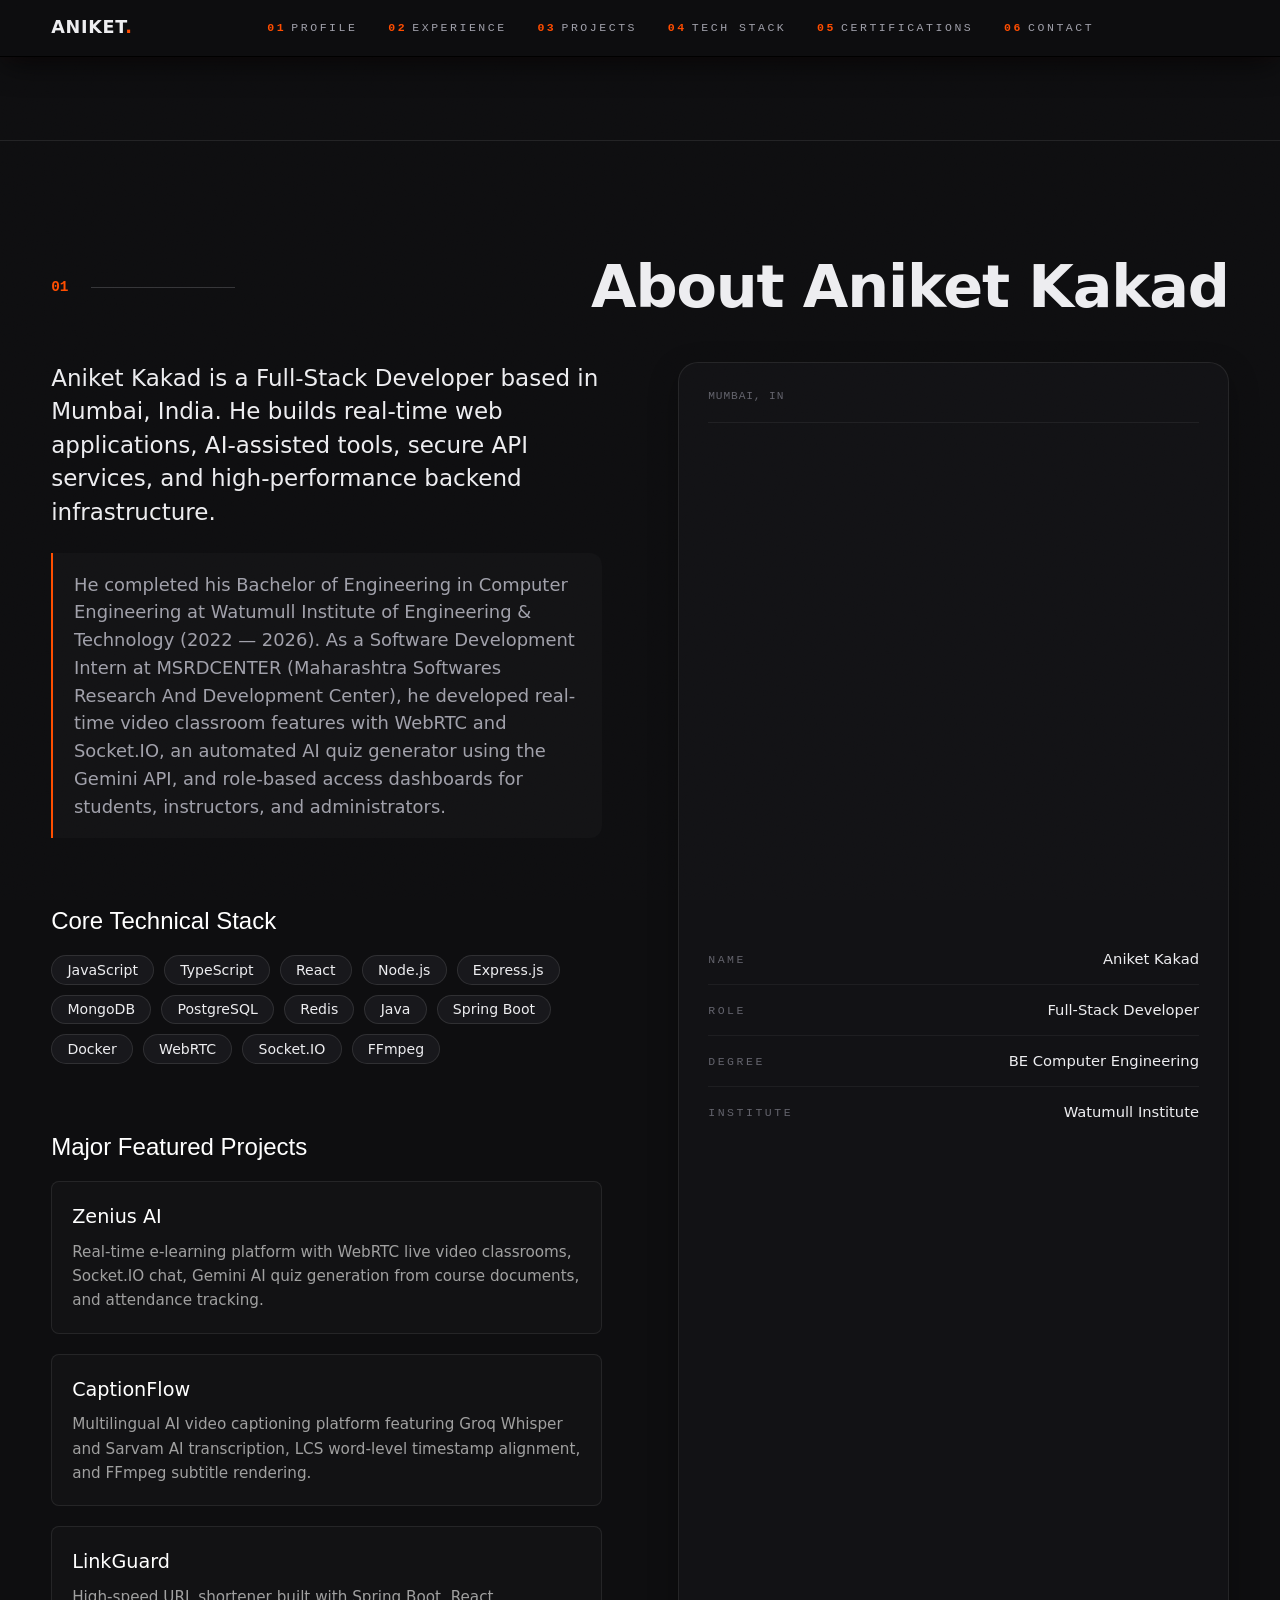
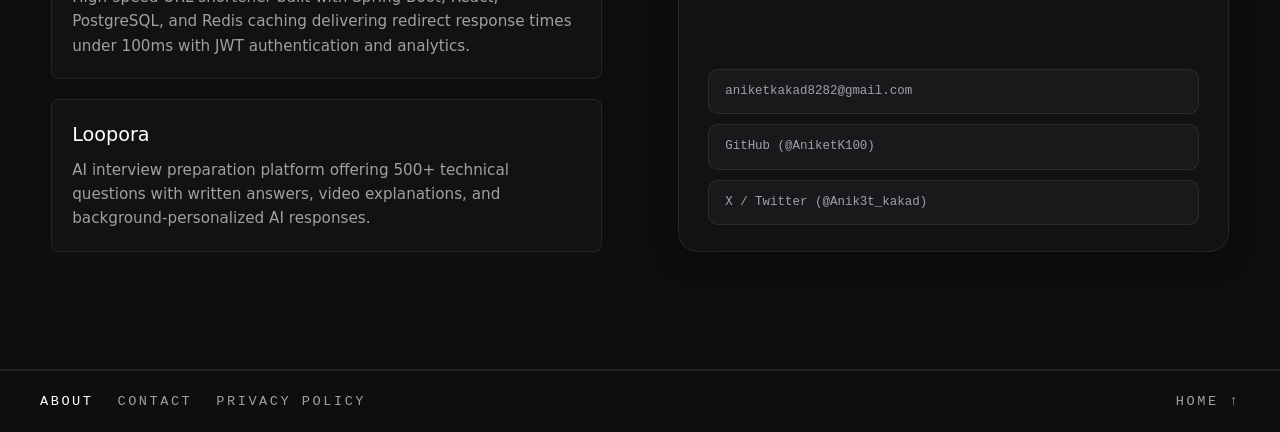
==== commit b18a7a90: "aaaaa" ====
--- a/about/index.html
+++ b/about/index.html
@@ -1,6 +1,15 @@
 <!doctype html>
 <html lang="en">
 <head>
+  <!-- Google tag (gtag.js) -->
+  <script async src="https://www.googletagmanager.com/gtag/js?id=G-SVP8YVB8R1"></script>
+  <script>
+    window.dataLayer = window.dataLayer || [];
+    function gtag(){dataLayer.push(arguments);}
+    gtag('js', new Date());
+
+    gtag('config', 'G-SVP8YVB8R1');
+  </script>
   <meta charset="utf-8">
   <meta name="viewport" content="width=device-width, initial-scale=1">
   <title>About Aniket Kakad — Full-Stack Developer</title>
@@ -11,7 +20,7 @@
   <meta name="theme-color" content="#0E0E10">
 
   <!-- Security & Privacy Meta Headers -->
-  <meta http-equiv="Content-Security-Policy" content="default-src 'self'; script-src 'self' 'unsafe-inline' 'unsafe-eval' https://cdn.jsdelivr.net https://us-assets.i.posthog.com; style-src 'self' 'unsafe-inline' https://fonts.googleapis.com; font-src 'self' data: https://fonts.gstatic.com; img-src 'self' data: blob: https: https://ghchart.rshah.org; connect-src 'self' https://us.i.posthog.com https://us-assets.i.posthog.com https://ghchart.rshah.org https://cdn.jsdelivr.net; worker-src 'self' blob:; base-uri 'self'; form-action 'self';">
+  <meta http-equiv="Content-Security-Policy" content="default-src 'self'; script-src 'self' 'unsafe-inline' 'unsafe-eval' https://cdn.jsdelivr.net https://us-assets.i.posthog.com https://www.googletagmanager.com https://*.googletagmanager.com; style-src 'self' 'unsafe-inline' https://fonts.googleapis.com; font-src 'self' data: https://fonts.gstatic.com; img-src 'self' data: blob: https://ghchart.rshah.org https://www.google-analytics.com https://*.google-analytics.com https://www.googletagmanager.com https://*.googletagmanager.com; connect-src 'self' https://us.i.posthog.com https://us-assets.i.posthog.com https://ghchart.rshah.org https://cdn.jsdelivr.net https://www.google-analytics.com https://*.google-analytics.com https://analytics.google.com https://*.analytics.google.com https://www.googletagmanager.com https://*.googletagmanager.com; worker-src 'self' blob:; base-uri 'self'; form-action 'self';">
   <meta http-equiv="X-Content-Type-Options" content="nosniff">
   <meta http-equiv="X-XSS-Protection" content="1; mode=block">
   <meta name="referrer" content="strict-origin-when-cross-origin">
@@ -21,6 +30,7 @@
   <link rel="canonical" href="https://anik3t.vercel.app/about">
   <link rel="alternate" hreflang="en" href="https://anik3t.vercel.app/about">
   <link rel="alternate" hreflang="x-default" href="https://anik3t.vercel.app/about">
+  <link rel="describedby" href="/llms.txt">
   <meta property="og:type" content="profile">
   <meta property="og:url" content="https://anik3t.vercel.app/about">
   <meta property="og:title" content="About Aniket Kakad — Full-Stack Developer">
@@ -31,13 +41,13 @@
   <meta name="twitter:description" content="Learn about Aniket Kakad, a full-stack developer from Mumbai building real-time web applications, AI integrations, and high-performance backend systems.">
   <meta name="twitter:image" content="https://anik3t.vercel.app/assets/og-image.webp">
 
-  <!-- Structured Data (Schema.org / AboutPage) -->
+  <!-- Structured Data (Schema.org / ProfilePage & Person Graph) -->
   <script type="application/ld+json">
   {
     "@context": "https://schema.org",
     "@graph": [
       {
-        "@type": "AboutPage",
+        "@type": "ProfilePage",
         "@id": "https://anik3t.vercel.app/about#webpage",
         "url": "https://anik3t.vercel.app/about",
         "name": "About Aniket Kakad — Full-Stack Developer",
@@ -49,6 +59,45 @@
           "@id": "https://anik3t.vercel.app/#website"
         },
         "inLanguage": "en"
+      },
+      {
+        "@type": "Person",
+        "@id": "https://anik3t.vercel.app/#person",
+        "name": "Aniket Kakad",
+        "jobTitle": "Full-Stack Developer",
+        "url": "https://anik3t.vercel.app/",
+        "image": "https://anik3t.vercel.app/assets/og-image.webp",
+        "description": "Full-stack developer building real-time web applications, AI integrations, and high-performance backend systems.",
+        "address": {
+          "@type": "PostalAddress",
+          "addressLocality": "Mumbai",
+          "addressRegion": "Maharashtra",
+          "addressCountry": "India"
+        },
+        "alumniOf": {
+          "@type": "EducationalOrganization",
+          "name": "Watumull Institute of Engineering & Technology"
+        },
+        "sameAs": [
+          "https://github.com/AniketK100",
+          "https://x.com/Anik3t_kakad"
+        ],
+        "knowsAbout": [
+          "JavaScript",
+          "TypeScript",
+          "React",
+          "Node.js",
+          "Express.js",
+          "MongoDB",
+          "PostgreSQL",
+          "Redis",
+          "Java",
+          "Spring Boot",
+          "WebRTC",
+          "Socket.IO",
+          "Gemini API",
+          "Docker"
+        ]
       }
     ]
   }
@@ -96,9 +145,7 @@
       <a href="../#certifications"><span class="n">05</span>CERTIFICATIONS</a>
       <a href="/contact"><span class="n">06</span>CONTACT</a>
     </nav>
-    <div class="head__right">
-      <a href="../Aniket_Kakad_Resume_.pdf" target="_blank" rel="noopener" class="btn btn--head-resume">RESUME</a>
-    </div>
+    <div class="head__right"></div>
   </header>
 
   <main id="mainContent" style="padding-top: 140px;">
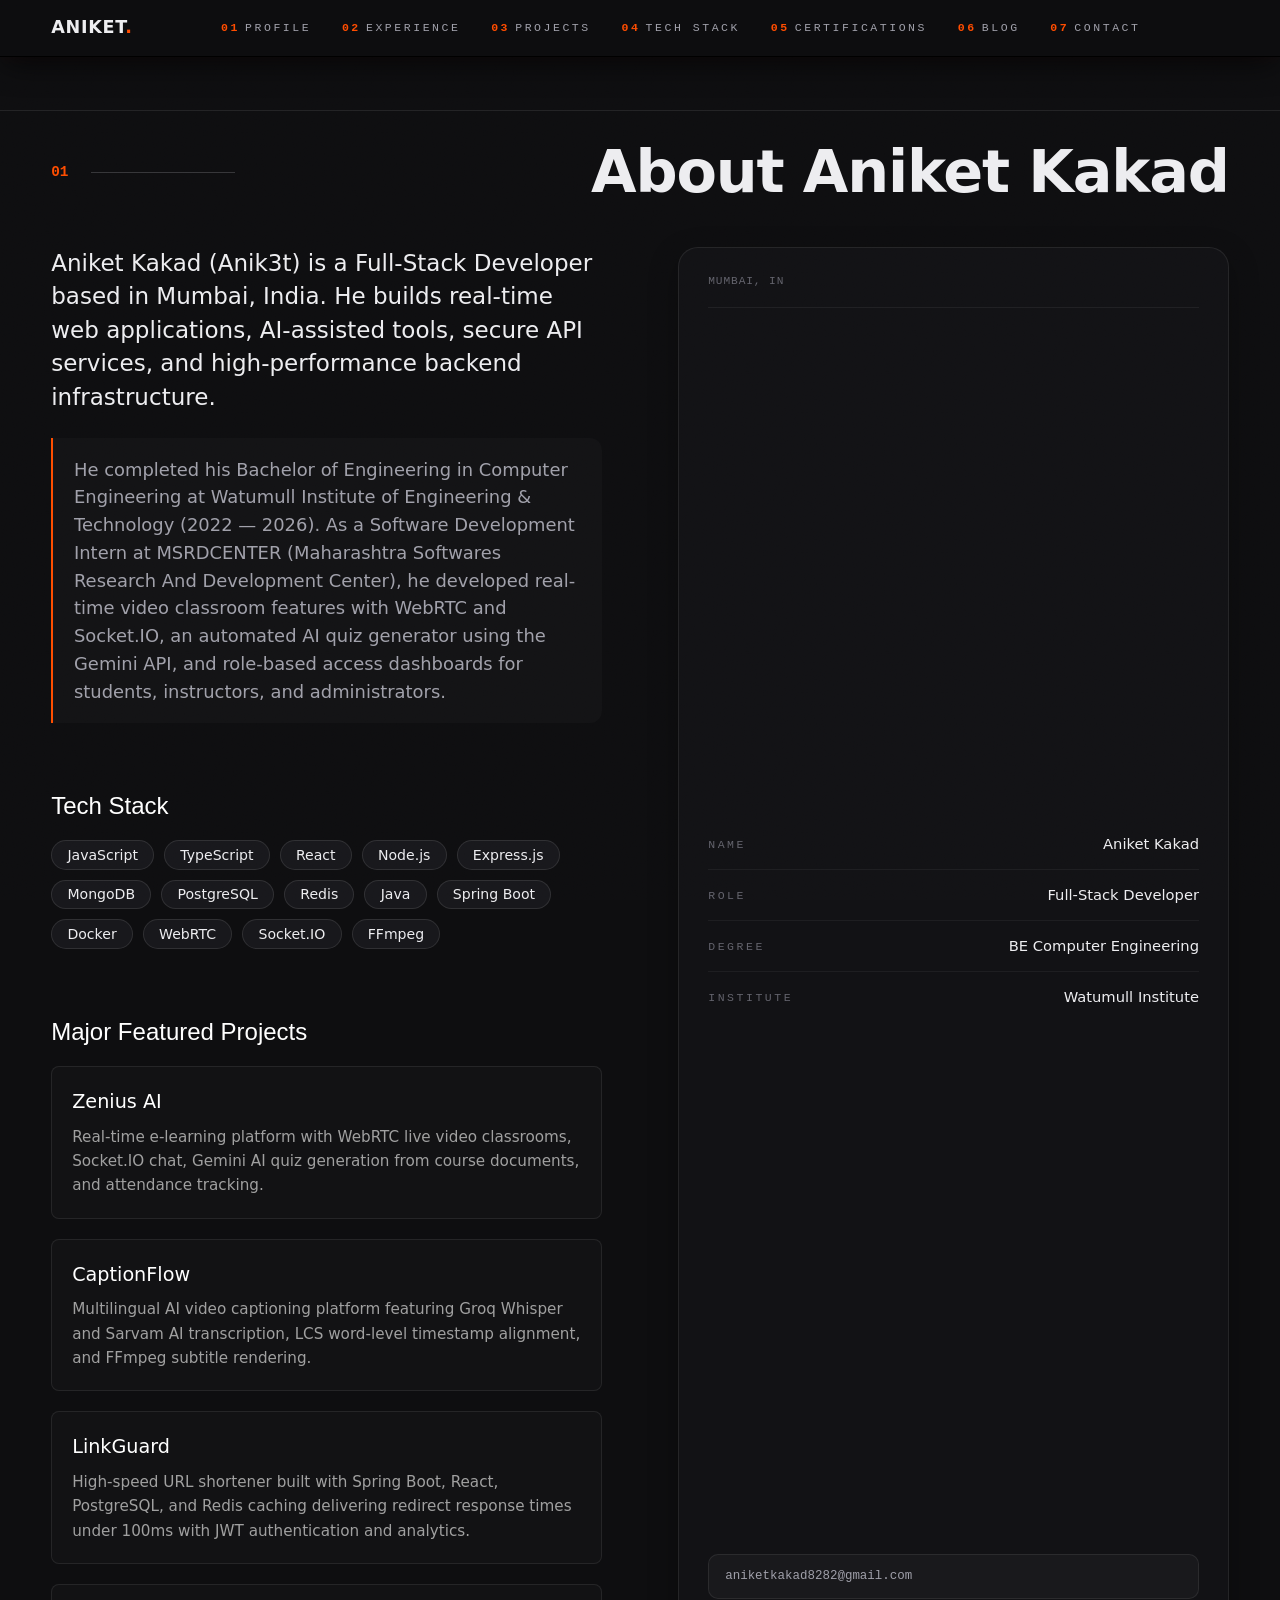
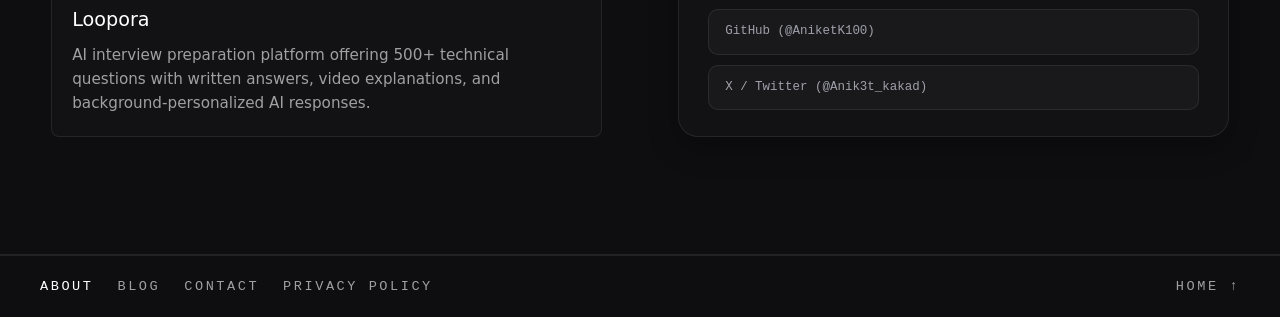
==== commit a0affcad: "blog" ====
--- a/about/index.html
+++ b/about/index.html
@@ -1,11 +1,12 @@
 <!doctype html>
 <html lang="en">
+
 <head>
   <!-- Google tag (gtag.js) -->
   <script async src="https://www.googletagmanager.com/gtag/js?id=G-SVP8YVB8R1"></script>
   <script>
     window.dataLayer = window.dataLayer || [];
-    function gtag(){dataLayer.push(arguments);}
+    function gtag() { dataLayer.push(arguments); }
     gtag('js', new Date());
 
     gtag('config', 'G-SVP8YVB8R1');
@@ -13,14 +14,17 @@
   <meta charset="utf-8">
   <meta name="viewport" content="width=device-width, initial-scale=1">
   <title>About Aniket Kakad — Full-Stack Developer</title>
-  <meta name="description" content="Learn about Aniket Kakad, a full-stack developer from Mumbai building real-time web applications, AI integrations, and high-performance backend systems.">
-  <meta name="keywords" content="Aniket Kakad, About Aniket Kakad, Full-Stack Developer, WebRTC, React, Node.js, Express.js, MongoDB, Spring Boot, Redis, AI Developer, Mumbai Software Engineer">
+  <meta name="description"
+    content="Learn about Aniket Kakad, a full-stack developer from Mumbai building real-time web applications, AI integrations, and high-performance backend systems.">
+  <meta name="keywords"
+    content="Aniket Kakad, About Aniket Kakad, Full-Stack Developer, WebRTC, React, Node.js, Express.js, MongoDB, Spring Boot, Redis, AI Developer, Mumbai Software Engineer">
   <meta name="author" content="Aniket Kakad">
   <meta name="robots" content="index, follow">
   <meta name="theme-color" content="#0E0E10">
 
   <!-- Security & Privacy Meta Headers -->
-  <meta http-equiv="Content-Security-Policy" content="default-src 'self'; script-src 'self' 'unsafe-inline' 'unsafe-eval' https://cdn.jsdelivr.net https://us-assets.i.posthog.com https://www.googletagmanager.com https://*.googletagmanager.com; style-src 'self' 'unsafe-inline' https://fonts.googleapis.com; font-src 'self' data: https://fonts.gstatic.com; img-src 'self' data: blob: https://ghchart.rshah.org https://www.google-analytics.com https://*.google-analytics.com https://www.googletagmanager.com https://*.googletagmanager.com; connect-src 'self' https://us.i.posthog.com https://us-assets.i.posthog.com https://ghchart.rshah.org https://cdn.jsdelivr.net https://www.google-analytics.com https://*.google-analytics.com https://analytics.google.com https://*.analytics.google.com https://www.googletagmanager.com https://*.googletagmanager.com; worker-src 'self' blob:; base-uri 'self'; form-action 'self';">
+  <meta http-equiv="Content-Security-Policy"
+    content="default-src 'self'; script-src 'self' 'unsafe-inline' 'unsafe-eval' https://cdn.jsdelivr.net https://us-assets.i.posthog.com https://www.googletagmanager.com https://*.googletagmanager.com https://platform.twitter.com https://cdn.syndication.twimg.com; style-src 'self' 'unsafe-inline' https://fonts.googleapis.com; font-src 'self' data: https://fonts.gstatic.com; img-src 'self' data: blob: https://ghchart.rshah.org https://www.google-analytics.com https://*.google-analytics.com https://www.googletagmanager.com https://*.googletagmanager.com https://syndication.twitter.com https://pbs.twimg.com https://abs.twimg.com; connect-src 'self' https://us.i.posthog.com https://us-assets.i.posthog.com https://ghchart.rshah.org https://cdn.jsdelivr.net https://www.google-analytics.com https://*.google-analytics.com https://analytics.google.com https://*.analytics.google.com https://www.googletagmanager.com https://*.googletagmanager.com https://cdn.syndication.twimg.com https://syndication.twitter.com; frame-src 'self' https://platform.twitter.com https://syndication.twitter.com https://x.com; worker-src 'self' blob:; base-uri 'self'; form-action 'self';">
   <meta http-equiv="X-Content-Type-Options" content="nosniff">
   <meta http-equiv="X-XSS-Protection" content="1; mode=block">
   <meta name="referrer" content="strict-origin-when-cross-origin">
@@ -32,13 +36,18 @@
   <link rel="alternate" hreflang="x-default" href="https://anik3t.vercel.app/about">
   <link rel="describedby" href="/llms.txt">
   <meta property="og:type" content="profile">
+  <meta property="og:site_name" content="Aniket Kakad">
   <meta property="og:url" content="https://anik3t.vercel.app/about">
   <meta property="og:title" content="About Aniket Kakad — Full-Stack Developer">
-  <meta property="og:description" content="Learn about Aniket Kakad, a full-stack developer from Mumbai building real-time web applications, AI integrations, and high-performance backend systems.">
+  <meta property="og:description"
+    content="Learn about Aniket Kakad, a full-stack developer from Mumbai building real-time web applications, AI integrations, and high-performance backend systems.">
   <meta property="og:image" content="https://anik3t.vercel.app/assets/og-image.webp">
   <meta name="twitter:card" content="summary_large_image">
+  <meta name="twitter:site" content="@Anik3t_kakad">
+  <meta name="twitter:creator" content="@Anik3t_kakad">
   <meta name="twitter:title" content="About Aniket Kakad — Full-Stack Developer">
-  <meta name="twitter:description" content="Learn about Aniket Kakad, a full-stack developer from Mumbai building real-time web applications, AI integrations, and high-performance backend systems.">
+  <meta name="twitter:description"
+    content="Learn about Aniket Kakad, a full-stack developer from Mumbai building real-time web applications, AI integrations, and high-performance backend systems.">
   <meta name="twitter:image" content="https://anik3t.vercel.app/assets/og-image.webp">
 
   <!-- Structured Data (Schema.org / ProfilePage & Person Graph) -->
@@ -64,6 +73,7 @@
         "@type": "Person",
         "@id": "https://anik3t.vercel.app/#person",
         "name": "Aniket Kakad",
+        "alternateName": ["Anik3t Kakad", "Anik3t", "Anik3t_kakad", "AniketK", "aniketkakad"],
         "jobTitle": "Full-Stack Developer",
         "url": "https://anik3t.vercel.app/",
         "image": "https://anik3t.vercel.app/assets/og-image.webp",
@@ -93,10 +103,11 @@
           "Redis",
           "Java",
           "Spring Boot",
+          "Docker",
           "WebRTC",
           "Socket.IO",
-          "Gemini API",
-          "Docker"
+          "FFmpeg",
+          "Gemini API"
         ]
       }
     ]
@@ -107,16 +118,22 @@
   <link rel="preconnect" href="https://fonts.googleapis.com">
   <link rel="preconnect" href="https://fonts.gstatic.com" crossorigin>
   <link rel="preconnect" href="https://cdn.jsdelivr.net" crossorigin>
-  <link rel="stylesheet" href="https://fonts.googleapis.com/css2?family=Space+Grotesk:wght@300..700&family=Space+Mono:ital,wght@0,400;0,700;1,400&display=swap" media="print" onload="this.media='all'">
-  <noscript><link rel="stylesheet" href="https://fonts.googleapis.com/css2?family=Space+Grotesk:wght@300..700&family=Space+Mono:ital,wght@0,400;0,700;1,400&display=swap"></noscript>
+  <link rel="stylesheet"
+    href="https://fonts.googleapis.com/css2?family=Space+Grotesk:wght@300..700&family=Space+Mono:ital,wght@0,400;0,700;1,400&display=swap"
+    media="print" onload="this.media='all'">
+  <noscript>
+    <link rel="stylesheet"
+      href="https://fonts.googleapis.com/css2?family=Space+Grotesk:wght@300..700&family=Space+Mono:ital,wght@0,400;0,700;1,400&display=swap">
+  </noscript>
   <link rel="stylesheet" href="../css/style.css">
   <!-- PostHog Analytics -->
   <script>
-    !function(t,e){var o,n,p,r;e.__SV||(window.posthog=e,e._i=[],e.init=function(i,s,a){function g(t,e){var o=e.split(".");2==o.length&&(t=t[o[0]],e=o[1]),t[e]=function(){t.push([e].concat(Array.prototype.slice.call(arguments,0)))}}var w=e;for("undefined"!=typeof a?w=e[a]=[]:a="posthog",w.people=w.people||[],w.toString=function(t){var e="posthog";return"posthog"!==a&&(e+="."+a),t||(e+=" (stub)"),e},w.people.toString=function(){return w.toString(1)+".people (stub)"},p="capture identify alias people.set people.set_once set_config register register_once unregister opt_out_capturing has_opted_out_capturing opt_in_capturing reset isFeatureEnabled onFeatureFlags getFeatureFlag getFeatureFlagPayload reloadFeatureFlags group updateEarlyAccessFeatureEnrollment getEarlyAccessFeatures getActiveMatchingSurveys getSurveys getNextSurveyStep onSessionId setPersonPropertiesForFlags".split(" "),r=0;r<p.length;r++)g(w,p[r]);e._i.push([i,s,a])},e.__SV=1.0,
-    (n=t.createElement("script")).type="text/javascript",n.crossOrigin="anonymous",n.async=!0,
-    n.src=(window.location.protocol.indexOf('http')===0&&window.location.hostname.indexOf('vercel.app')!==-1)?"/ingest/static/array.js":"https://us-assets.i.posthog.com/static/array.js",
-    (r=t.getElementsByTagName("script")[0]).parentNode.insertBefore(n,r))
-    }(document,window.posthog||[]);
+    !function (t, e) {
+      var o, n, p, r; e.__SV || (window.posthog = e, e._i = [], e.init = function (i, s, a) { function g(t, e) { var o = e.split("."); 2 == o.length && (t = t[o[0]], e = o[1]), t[e] = function () { t.push([e].concat(Array.prototype.slice.call(arguments, 0))) } } var w = e; for ("undefined" != typeof a ? w = e[a] = [] : a = "posthog", w.people = w.people || [], w.toString = function (t) { var e = "posthog"; return "posthog" !== a && (e += "." + a), t || (e += " (stub)"), e }, w.people.toString = function () { return w.toString(1) + ".people (stub)" }, p = "capture identify alias people.set people.set_once set_config register register_once unregister opt_out_capturing has_opted_out_capturing opt_in_capturing reset isFeatureEnabled onFeatureFlags getFeatureFlag getFeatureFlagPayload reloadFeatureFlags group updateEarlyAccessFeatureEnrollment getEarlyAccessFeatures getActiveMatchingSurveys getSurveys getNextSurveyStep onSessionId setPersonPropertiesForFlags".split(" "), r = 0; r < p.length; r++)g(w, p[r]); e._i.push([i, s, a]) }, e.__SV = 1.0,
+        (n = t.createElement("script")).type = "text/javascript", n.crossOrigin = "anonymous", n.async = !0,
+        n.src = (window.location.protocol.indexOf('http') === 0 && window.location.hostname.indexOf('vercel.app') !== -1) ? "/ingest/static/array.js" : "https://us-assets.i.posthog.com/static/array.js",
+        (r = t.getElementsByTagName("script")[0]).parentNode.insertBefore(n, r))
+    }(document, window.posthog || []);
 
     var isVercel = window.location.protocol.indexOf('http') === 0 && window.location.hostname.indexOf('vercel.app') !== -1;
     posthog.init('phc_ng2VRfFtNoq2RLh6CNXLUxoQwF4TpySBtBnKY8xaME5F', {
@@ -129,6 +146,7 @@
     });
   </script>
 </head>
+
 <body>
 
   <a class="skip" href="#mainContent">Skip to content</a>
@@ -143,14 +161,15 @@
       <a href="../#work"><span class="n">03</span>PROJECTS</a>
       <a href="../#stack"><span class="n">04</span>TECH STACK</a>
       <a href="../#certifications"><span class="n">05</span>CERTIFICATIONS</a>
-      <a href="/contact"><span class="n">06</span>CONTACT</a>
+      <a href="/blog/"><span class="n">06</span>BLOG</a>
+      <a href="/contact"><span class="n">07</span>CONTACT</a>
     </nav>
     <div class="head__right"></div>
   </header>
 
-  <main id="mainContent" style="padding-top: 140px;">
+  <main id="mainContent" style="padding-top: 110px;">
     <!-- ============ ABOUT SECTION ============ -->
-    <section class="sec">
+    <section class="sec" style="padding-top: 2rem;">
       <header class="sec__head">
         <span class="sec__idx">01</span>
         <span class="sec__rule" aria-hidden="true"></span>
@@ -160,16 +179,22 @@
       <div class="profile">
         <div class="profile__main">
           <p class="stmt">
-            Aniket Kakad is a Full-Stack Developer based in Mumbai, India. He builds real-time web applications, AI-assisted tools, secure API services, and high-performance backend infrastructure.
+            Aniket Kakad (Anik3t) is a Full-Stack Developer based in Mumbai, India. He builds real-time web applications,
+            AI-assisted tools, secure API services, and high-performance backend infrastructure.
           </p>
           <div class="profile__highlight">
             <p class="stmt stmt--2">
-              He completed his Bachelor of Engineering in Computer Engineering at Watumull Institute of Engineering &amp; Technology (2022 — 2026). As a Software Development Intern at MSRDCENTER (Maharashtra Softwares Research And Development Center), he developed real-time video classroom features with WebRTC and Socket.IO, an automated AI quiz generator using the Gemini API, and role-based access dashboards for students, instructors, and administrators.
+              He completed his Bachelor of Engineering in Computer Engineering at Watumull Institute of Engineering
+              &amp; Technology (2022 — 2026). As a Software Development Intern at MSRDCENTER (Maharashtra Softwares
+              Research And Development Center), he developed real-time video classroom features with WebRTC and
+              Socket.IO, an automated AI quiz generator using the Gemini API, and role-based access dashboards for
+              students, instructors, and administrators.
             </p>
           </div>
 
           <div style="margin-top: 40px;">
-            <h2 style="font-family: 'Space Grotesk', sans-serif; font-size: 1.5rem; color: #fff; margin-bottom: 16px;">Core Technical Stack</h2>
+            <h2 style="font-family: 'Space Grotesk', sans-serif; font-size: 1.5rem; color: #fff; margin-bottom: 16px;">
+              Tech Stack</h2>
             <div class="stack-box__pills" style="gap: 10px;">
               <span class="tech-pill">JavaScript</span>
               <span class="tech-pill">TypeScript</span>
@@ -189,23 +214,36 @@
           </div>
 
           <div style="margin-top: 40px;">
-            <h2 style="font-family: 'Space Grotesk', sans-serif; font-size: 1.5rem; color: #fff; margin-bottom: 16px;">Major Featured Projects</h2>
+            <h2 style="font-family: 'Space Grotesk', sans-serif; font-size: 1.5rem; color: #fff; margin-bottom: 16px;">
+              Major Featured Projects</h2>
             <ul style="list-style: none; padding: 0; display: flex; flex-direction: column; gap: 20px;">
-              <li style="border: 1px solid rgba(255,255,255,0.08); padding: 20px; border-radius: 8px; background: rgba(255,255,255,0.02);">
+              <li
+                style="border: 1px solid rgba(255,255,255,0.08); padding: 20px; border-radius: 8px; background: rgba(255,255,255,0.02);">
                 <h3 style="font-size: 1.2rem; color: #fff; margin-bottom: 8px;">Zenius AI</h3>
-                <p style="color: #a0a0a0; font-size: 0.95rem; line-height: 1.6;">Real-time e-learning platform with WebRTC live video classrooms, Socket.IO chat, Gemini AI quiz generation from course documents, and attendance tracking.</p>
+                <p style="color: #a0a0a0; font-size: 0.95rem; line-height: 1.6;">Real-time e-learning platform with
+                  WebRTC live video classrooms, Socket.IO chat, Gemini AI quiz generation from course documents, and
+                  attendance tracking.</p>
               </li>
-              <li style="border: 1px solid rgba(255,255,255,0.08); padding: 20px; border-radius: 8px; background: rgba(255,255,255,0.02);">
+              <li
+                style="border: 1px solid rgba(255,255,255,0.08); padding: 20px; border-radius: 8px; background: rgba(255,255,255,0.02);">
                 <h3 style="font-size: 1.2rem; color: #fff; margin-bottom: 8px;">CaptionFlow</h3>
-                <p style="color: #a0a0a0; font-size: 0.95rem; line-height: 1.6;">Multilingual AI video captioning platform featuring Groq Whisper and Sarvam AI transcription, LCS word-level timestamp alignment, and FFmpeg subtitle rendering.</p>
+                <p style="color: #a0a0a0; font-size: 0.95rem; line-height: 1.6;">Multilingual AI video captioning
+                  platform featuring Groq Whisper and Sarvam AI transcription, LCS word-level timestamp alignment, and
+                  FFmpeg subtitle rendering.</p>
               </li>
-              <li style="border: 1px solid rgba(255,255,255,0.08); padding: 20px; border-radius: 8px; background: rgba(255,255,255,0.02);">
+              <li
+                style="border: 1px solid rgba(255,255,255,0.08); padding: 20px; border-radius: 8px; background: rgba(255,255,255,0.02);">
                 <h3 style="font-size: 1.2rem; color: #fff; margin-bottom: 8px;">LinkGuard</h3>
-                <p style="color: #a0a0a0; font-size: 0.95rem; line-height: 1.6;">High-speed URL shortener built with Spring Boot, React, PostgreSQL, and Redis caching delivering redirect response times under 100ms with JWT authentication and analytics.</p>
+                <p style="color: #a0a0a0; font-size: 0.95rem; line-height: 1.6;">High-speed URL shortener built with
+                  Spring Boot, React, PostgreSQL, and Redis caching delivering redirect response times under 100ms with
+                  JWT authentication and analytics.</p>
               </li>
-              <li style="border: 1px solid rgba(255,255,255,0.08); padding: 20px; border-radius: 8px; background: rgba(255,255,255,0.02);">
+              <li
+                style="border: 1px solid rgba(255,255,255,0.08); padding: 20px; border-radius: 8px; background: rgba(255,255,255,0.02);">
                 <h3 style="font-size: 1.2rem; color: #fff; margin-bottom: 8px;">Loopora</h3>
-                <p style="color: #a0a0a0; font-size: 0.95rem; line-height: 1.6;">AI interview preparation platform offering 500+ technical questions with written answers, video explanations, and background-personalized AI responses.</p>
+                <p style="color: #a0a0a0; font-size: 0.95rem; line-height: 1.6;">AI interview preparation platform
+                  offering 500+ technical questions with written answers, video explanations, and
+                  background-personalized AI responses.</p>
               </li>
             </ul>
           </div>
@@ -217,10 +255,22 @@
               <span class="profile-card__loc">MUMBAI, IN</span>
             </div>
             <dl class="facts">
-              <div class="facts__row"><dt>Name</dt><dd>Aniket Kakad</dd></div>
-              <div class="facts__row"><dt>Role</dt><dd>Full-Stack Developer</dd></div>
-              <div class="facts__row"><dt>Degree</dt><dd>BE Computer Engineering</dd></div>
-              <div class="facts__row"><dt>Institute</dt><dd>Watumull Institute</dd></div>
+              <div class="facts__row">
+                <dt>Name</dt>
+                <dd>Aniket Kakad</dd>
+              </div>
+              <div class="facts__row">
+                <dt>Role</dt>
+                <dd>Full-Stack Developer</dd>
+              </div>
+              <div class="facts__row">
+                <dt>Degree</dt>
+                <dd>BE Computer Engineering</dd>
+              </div>
+              <div class="facts__row">
+                <dt>Institute</dt>
+                <dd>Watumull Institute</dd>
+              </div>
             </dl>
             <div style="display: flex; flex-direction: column; gap: 10px; margin-top: 20px;">
               <a class="profile-card__email" href="mailto:aniketkakad8282@gmail.com">
@@ -241,15 +291,21 @@
 
   <!-- ============ FOOTER ============ -->
   <footer class="footer">
-    <div class="footer__bar" style="display: flex; justify-content: space-between; align-items: center; padding: 20px 40px; border-top: 1px solid rgba(255,255,255,0.08);">
-      <div class="footer__links" style="display: flex; gap: 24px; font-family: 'Space Mono', monospace; font-size: 0.85rem;">
+    <div class="footer__bar"
+      style="display: flex; justify-content: space-between; align-items: center; padding: 20px 40px; border-top: 1px solid rgba(255,255,255,0.08);">
+      <div class="footer__links"
+        style="display: flex; gap: 24px; font-family: 'Space Mono', monospace; font-size: 0.85rem;">
         <a href="/about" style="color: #fff; text-decoration: none;">ABOUT</a>
+        <a href="/blog/" style="color: #a0a0a0; text-decoration: none;">BLOG</a>
         <a href="/contact" style="color: #a0a0a0; text-decoration: none;">CONTACT</a>
         <a href="/privacy" style="color: #a0a0a0; text-decoration: none;">PRIVACY POLICY</a>
       </div>
-      <a class="footer__top" href="../" style="font-family: 'Space Mono', monospace; font-size: 0.85rem; color: #a0a0a0; text-decoration: none;">HOME &uarr;</a>
+      <a class="footer__top" href="../"
+        style="font-family: 'Space Mono', monospace; font-size: 0.85rem; color: #a0a0a0; text-decoration: none;">HOME
+        &uarr;</a>
     </div>
   </footer>
 
 </body>
-</html>
+
+</html>
--- a/css/style.css
+++ b/css/style.css
@@ -1714,4 +1714,159 @@
   display: flex;
   gap: 1rem;
   margin-top: 0.5rem;
+}
+
+/* ---------- HOMEPAGE BLOG PREVIEW ---------- */
+.home-blog-wrap {
+  width: 100%;
+  margin-top: 1rem;
+}
+.home-blog-grid {
+  display: grid;
+  grid-template-columns: 1fr;
+  gap: 2rem;
+  width: 100%;
+}
+@media (min-width: 768px) {
+  .home-blog-grid {
+    grid-template-columns: repeat(auto-fit, minmax(360px, 520px));
+  }
+}
+.home-blog-card {
+  background: var(--panel);
+  border: 1px solid var(--line);
+  border-radius: 12px;
+  overflow: hidden;
+  display: flex;
+  flex-direction: column;
+  transition: border-color 0.3s ease, transform 0.3s ease;
+}
+.home-blog-card:hover {
+  border-color: var(--accent-line);
+  transform: translateY(-4px);
+}
+.home-blog-card__cover {
+  position: relative;
+  display: block;
+  aspect-ratio: 16/9;
+  overflow: hidden;
+  background: var(--bg-2);
+}
+.home-blog-card__cover img {
+  width: 100%;
+  height: 100%;
+  object-fit: cover;
+  transition: transform 0.4s ease;
+}
+.home-blog-card:hover .home-blog-card__cover img {
+  transform: scale(1.04);
+}
+.home-blog-card__badge {
+  position: absolute;
+  top: 0.8rem;
+  left: 0.8rem;
+  font-family: var(--font-mono);
+  font-size: 0.72rem;
+  color: #FFF;
+  background: rgba(14, 14, 16, 0.88);
+  backdrop-filter: blur(8px);
+  border: 1px solid rgba(255,255,255,0.15);
+  padding: 0.25rem 0.65rem;
+  border-radius: 4px;
+  font-weight: 700;
+  text-transform: uppercase;
+}
+.home-blog-card__body {
+  padding: 1.6rem;
+  display: flex;
+  flex-direction: column;
+  flex-grow: 1;
+}
+.home-blog-card__meta {
+  font-family: var(--font-mono);
+  font-size: 0.8rem;
+  color: var(--text-3);
+  margin-bottom: 0.8rem;
+  display: flex;
+  align-items: center;
+  gap: 0.5rem;
+}
+.home-blog-card__title {
+  font-size: 1.35rem;
+  font-family: var(--font-disp);
+  color: var(--text);
+  font-weight: 700;
+  line-height: 1.3;
+  margin-bottom: 0.7rem;
+}
+.home-blog-card__title a {
+  color: inherit;
+  text-decoration: none;
+  transition: color 0.2s;
+}
+.home-blog-card__title a:hover {
+  color: var(--accent);
+}
+.home-blog-card__desc {
+  font-size: 0.94rem;
+  color: var(--text-2);
+  line-height: 1.6;
+  margin-bottom: 1.6rem;
+  flex-grow: 1;
+}
+.home-blog-card__foot {
+  border-top: 1px solid var(--line);
+  padding-top: 1rem;
+  margin-top: auto;
+}
+.home-blog-card__link {
+  font-family: var(--font-mono);
+  font-size: 0.82rem;
+  color: var(--accent);
+  font-weight: 700;
+  text-decoration: none;
+  display: inline-flex;
+  align-items: center;
+  gap: 0.4rem;
+  transition: gap 0.2s ease;
+}
+.home-blog-card__link:hover {
+  gap: 0.6rem;
+}
+.home-blog-more {
+  margin-top: 2.5rem;
+  display: flex;
+  justify-content: flex-start;
+}
+.btn-blog-all {
+  display: inline-flex;
+  align-items: center;
+  gap: 0.65rem;
+  padding: 0.85rem 1.8rem;
+  background: rgba(255, 255, 255, 0.03);
+  border: 1px solid var(--line-2);
+  border-radius: 6px;
+  color: var(--text);
+  font-family: var(--font-mono);
+  font-size: 0.82rem;
+  font-weight: 700;
+  letter-spacing: 0.08em;
+  text-transform: uppercase;
+  text-decoration: none;
+  transition: all 0.3s cubic-bezier(0.16, 1, 0.3, 1);
+  box-shadow: 0 2px 10px rgba(0, 0, 0, 0.2);
+}
+.btn-blog-all .btn-arrow {
+  color: var(--accent);
+  transition: transform 0.3s ease;
+}
+.btn-blog-all:hover {
+  border-color: var(--accent);
+  color: #FFFFFF;
+  background: rgba(255, 77, 0, 0.12);
+  box-shadow: 0 4px 20px rgba(255, 77, 0, 0.2);
+  transform: translateY(-2px);
+}
+.btn-blog-all:hover .btn-arrow {
+  transform: translateX(4px);
 }
